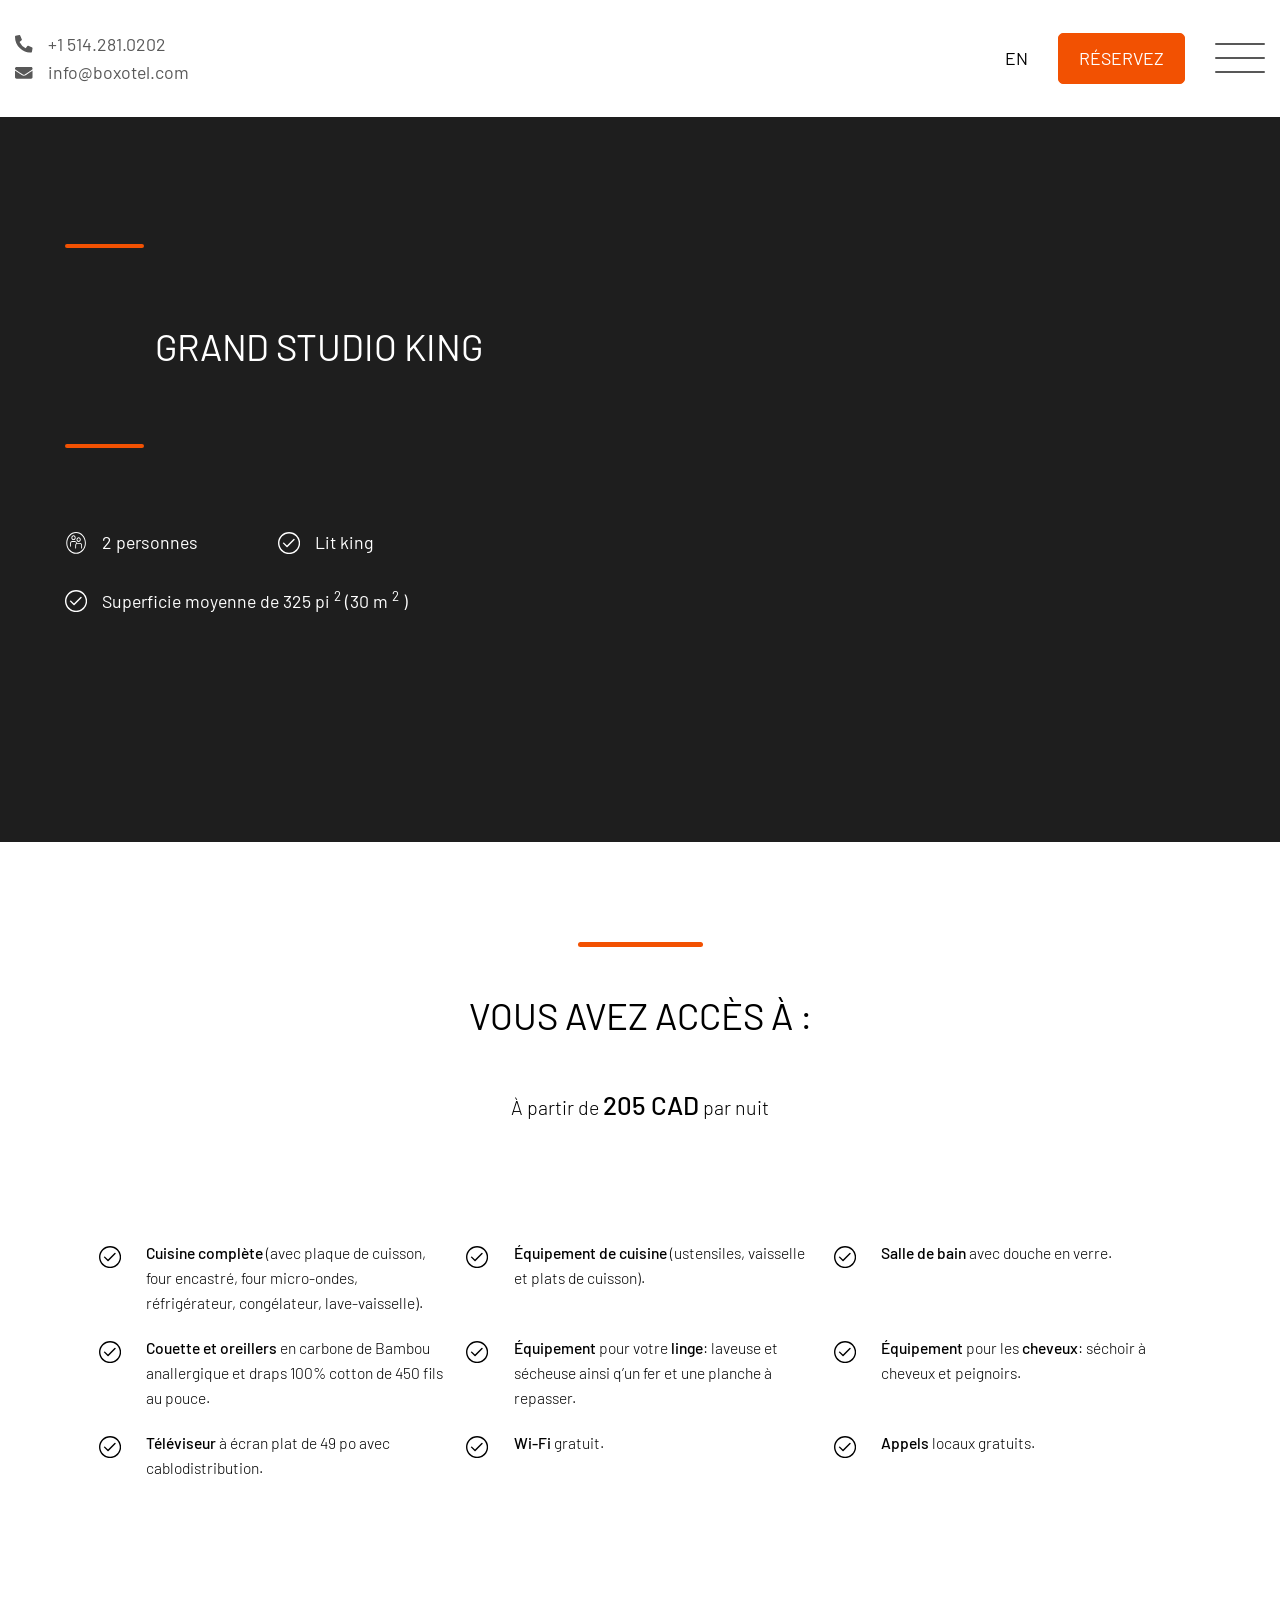
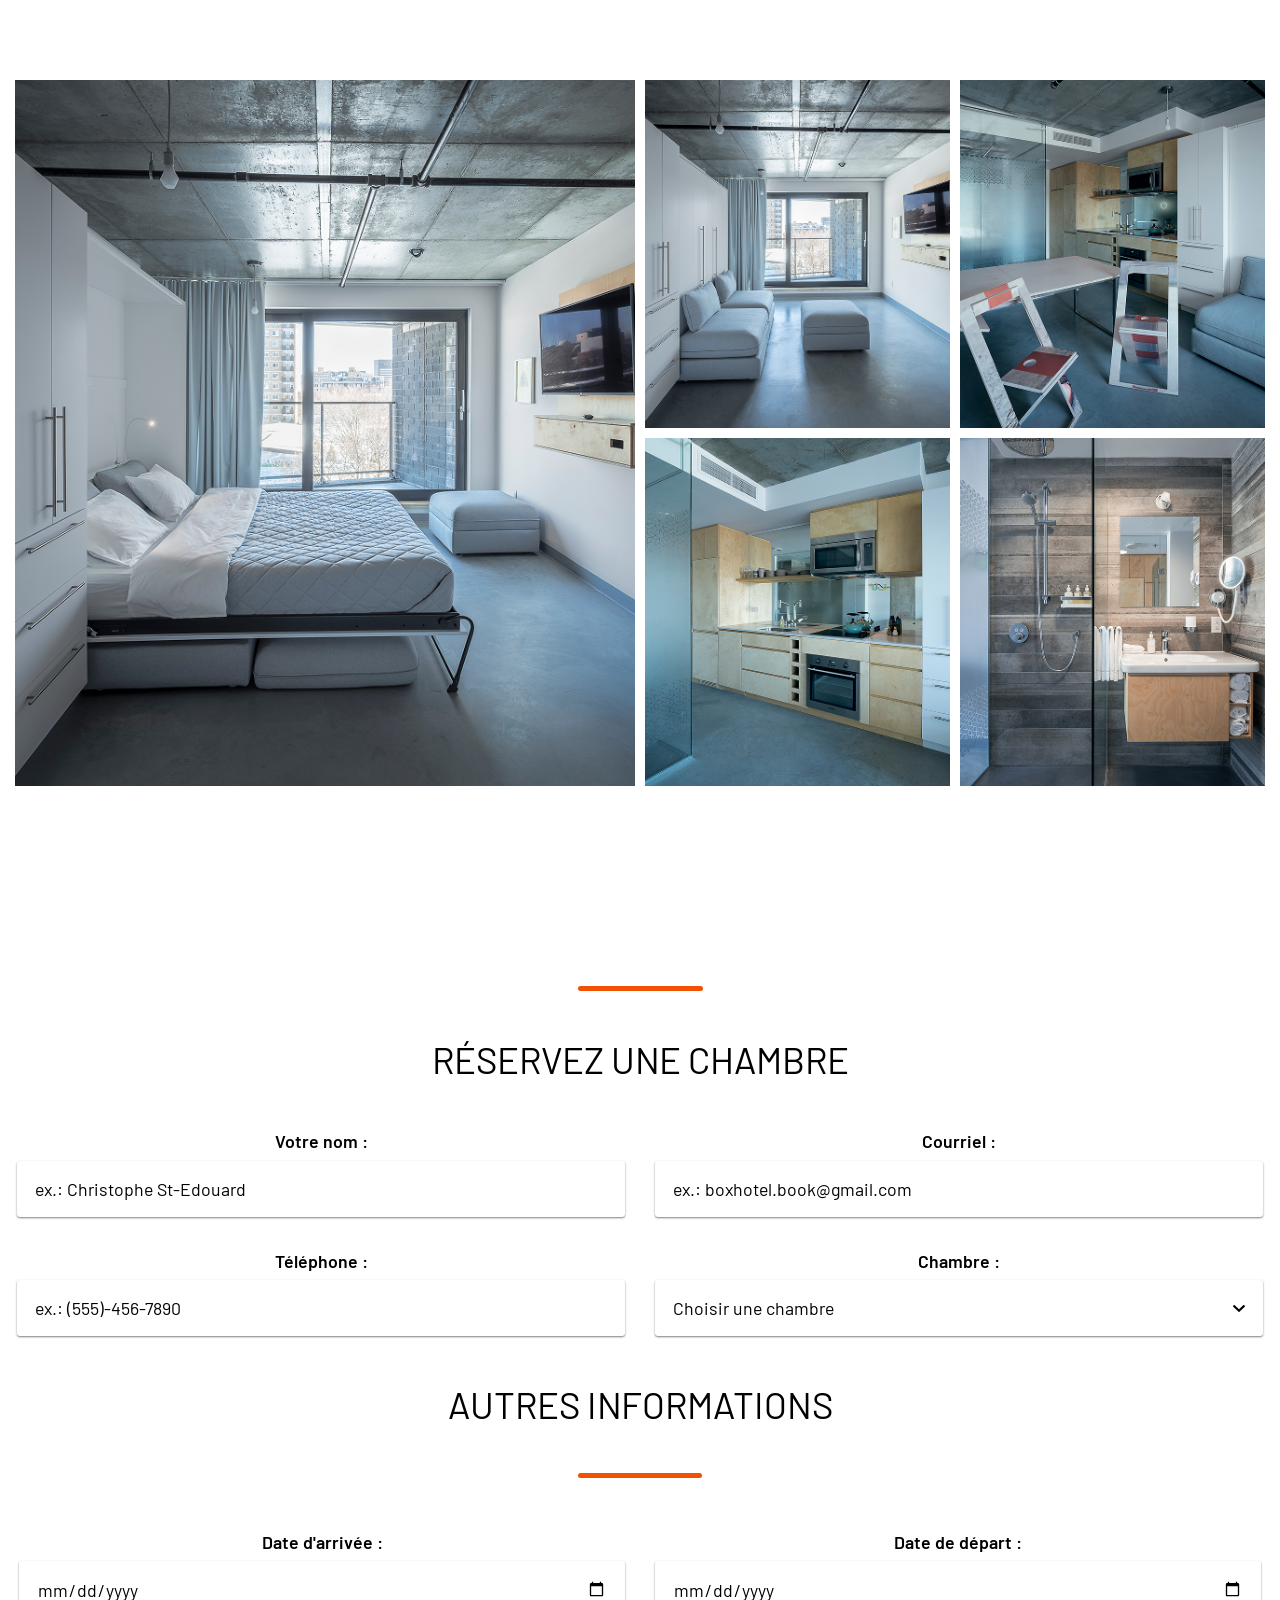
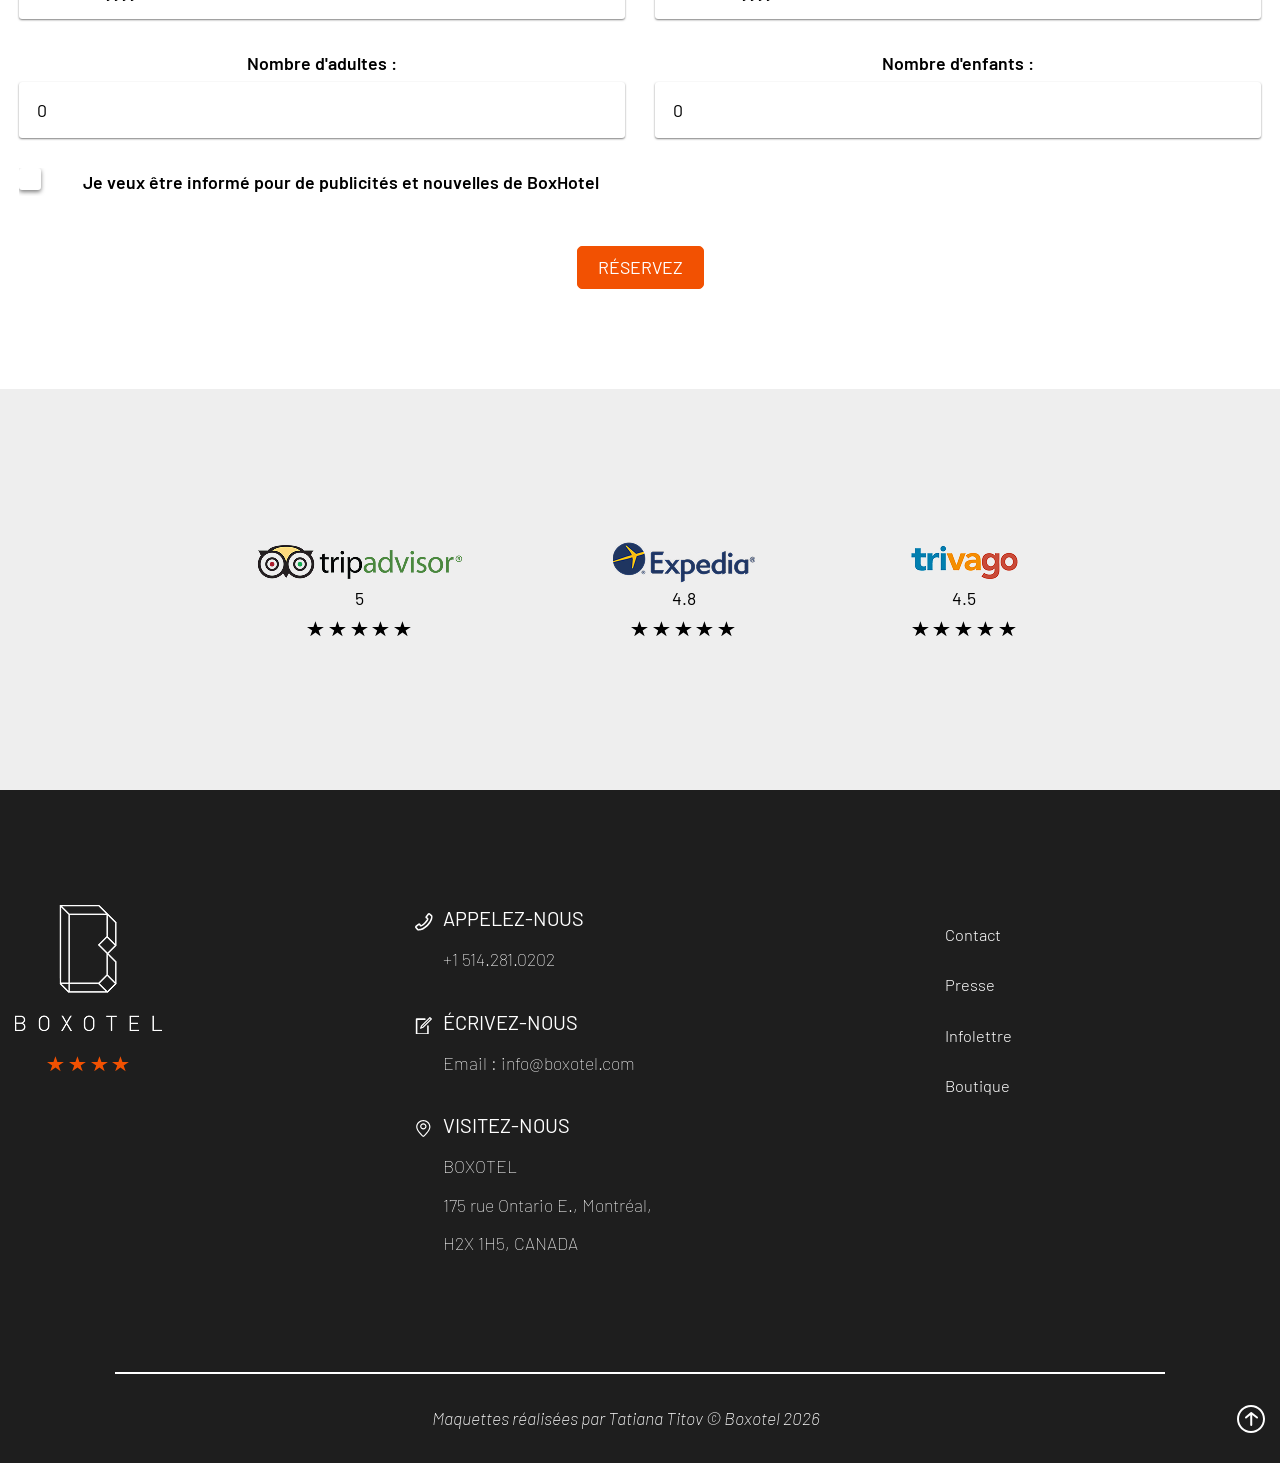
==== chambre.html @ 4002ff70 "Ajout boxotel dist" ====
<!DOCTYPE html>
<html lang="fr">

<head>
    <meta charset="utf-8" />
    <meta name="viewport" content="width=device-width, initial-scale=1.0" />
    <title>Boxotel</title>

    <link rel="stylesheet" href="styles/main.css" />
    <script src="scripts/main.js" defer></script>
</head>

<body data-component="Scrolly">
    <header class="header" data-component="Header">
        <div class="wrapper">
            <div class="content__left">
                <a href="tel:+15142810202" class="telephone link_interact">
                    <svg class="icon">
                        <use href="#icon-telephone"></use>
                    </svg>
                    <p>+1 514.281.0202</p>
                </a>
                <a href="mailto:info@boxotel.com" class="courriel link_interact">
                    <svg class="icon">
                        <use href="#icon-courriel"></use>
                    </svg>
                    <p>info@boxotel.com</p>
                </a>
            </div>
            <div class="content__right">
                <p>EN</p>
                <a href="#" class="button">
                    Réservez
                </a>
                <button class="header__toggle js-toggle">
                    <span></span>
                    <span></span>
                    <span></span>
                </button>
            </div>
        </div>

        <section class="header__menu">
            <div class="wrapper">
                <div class="up">
                    <div class="gauche">
                        <img src="assets/images/grosLogo.png" alt="">

                        <div class="infos">
                            <div class="info">
                                <svg class="icon">
                                    <use href="#icon-location"></use>
                                </svg>
                                <p>175 rue Ontario E., Montréal, H2X 1H5, CANADA</p>
                            </div>
                            <div class="info">
                                <svg class="icon">
                                    <use href="#icon-telephone"></use>
                                </svg>
                                <p>+1 514.281.0202</p>
                            </div>
                            <div class="info">
                                <svg class="icon">
                                    <use href="#icon-courriel"></use>
                                </svg>
                                <p>info@boxotel.com</p>
                            </div>
                        </div>

                        <div class="socials">
                            <a href="https://www.instagram.com/">
                                <div class="icon__box">
                                    <svg class="icon">
                                        <use href="#icon-instagram"></use>
                                    </svg>
                                </div>
                            </a>
                            <a href="https://www.facebook.com/">
                                <div class="icon__box">
                                    <svg class="icon">
                                        <use href="#icon-facebook"></use>
                                    </svg>
                                </div>
                            </a>
                            <a href="https://www.twitter.com/">
                                <div class="icon__box">
                                    <svg class="icon">
                                        <use href="#icon-twitter"></use>
                                    </svg>
                                </div>
                            </a>
                        </div>
                    </div>
                    <span class="ligne"></span>
                    <div class="droite">
                        <nav class="menu">
                            <ul>
                                <li><a href="index.html">Accueil</a></li>
                                <li><a href="#">À propos</a></li>
                                <li><a href="chambres.html">Chambres</a></li>
                                <li><a href="services.html">Services</a></li>
                                <li><a href="#">Photos</a></li>
                                <li><a href="#">Boutique</a></li>
                            </ul>
                        </nav>
                    </div>
                </div>
                <div class="button">
                    Réservez
                </div>
            </div>
        </section>

    </header>





    <section class="hero hero2">
        <div class="wrapper">
            <div class="hero__content content__chambre">
                <span></span>
                <div class="textes">
                    <h1>Grand Studio King</h1>
                </div>

                <span></span>
                <div class="infos__chambre">
                    <div class="info__top">
                        <div class="infos">
                            <svg class="icon icon--md">
                                <use href="#icon-groupe2"></use>
                            </svg>
                            <p>2 personnes</p>
                        </div>
                        <div class="infos">
                            <svg class="icon icon--md">
                                <use href="#icon-check"></use>
                            </svg>
                            <p>Lit king</p>
                        </div>
                    </div>
                    <div class="infos">
                        <svg class="icon icon--md">
                            <use href="#icon-check"></use>
                        </svg>
                        <p>
                            Superficie moyenne de 325 pi
                            <sup>2</sup>
                            (30 m
                            <sup>2</sup>
                            )
                        </p>
                    </div>
                </div>
            </div>
            <div class="hero__media" data-scrolly="fromRight">
                <img src="assets/images/chambre4.jpg" alt="chambre Grand Studio King" />
            </div>
        </div>
    </section>

    <section class="autres_services">
        <div class="wrapper">
            <div class="section_titre">
                <span></span>
                <h2>Vous avez Accès À :</h2>
                <p>
                    À partir de <span class="titre__gras">205 CAD</span> par nuit
            </div>

            <div class="cercles vertical acces">
                <div class="cercles__row grid">
                    <div class="cercle__horizontal petit">
                        <div class="icon__circle">
                            <svg class="icon icon--md">
                                <use href="#icon-check"></use>
                            </svg>
                        </div>
                        <div class="content">
                            <p>
                                <span>Cuisine complète</span> (avec plaque de cuisson, four encastré, four micro-ondes, réfrigérateur, congélateur, lave-vaisselle).
                            </p>
                        </div>
                    </div>

                    <div class="cercle__horizontal petit">
                        <div class="icon__circle">
                            <svg class="icon icon--md">
                                <use href="#icon-check"></use>
                            </svg>
                        </div>
                        <div class="content">
                            <p>
                                <span>Équipement de cuisine</span> (ustensiles, vaisselle et plats de cuisson).
                        </div>
                    </div>

                    <div class="cercle__horizontal petit">
                        <div class="icon__circle">
                            <svg class="icon icon--md">
                                <use href="#icon-check"></use>
                            </svg>
                        </div>
                        <div class="content">
                            <p>
                                <span>Salle de bain</span> avec douche en verre.
                            </p>
                        </div>
                    </div>

                    <div class="cercle__horizontal petit">
                        <div class="icon__circle">
                            <svg class="icon icon--md">
                                <use href="#icon-check"></use>
                            </svg>
                        </div>
                        <div class="content">
                            <p>
                                <span>Couette et oreillers</span> en carbone de Bambou anallergique et draps 100% cotton de 450 fils au pouce.
                        </div>
                    </div>

                    <div class="cercle__horizontal petit">
                        <div class="icon__circle">
                            <svg class="icon icon--md">
                                <use href="#icon-check"></use>
                            </svg>
                        </div>
                        <div class="content">
                            <p>
                                <span>Équipement</span> pour votre <span>linge</span>: laveuse et sécheuse ainsi q’un fer et une planche à repasser.
                            </p>
                        </div>
                    </div>

                    <div class="cercle__horizontal petit">
                        <div class="icon__circle">
                            <svg class="icon icon--md">
                                <use href="#icon-check"></use>
                            </svg>
                        </div>
                        <div class="content">
                            <p>
                                <span>Équipement</span> pour les <span>cheveux</span>: séchoir à cheveux et peignoirs.
                        </div>
                    </div>

                    <div class="cercle__horizontal petit">
                        <div class="icon__circle">
                            <svg class="icon icon--md">
                                <use href="#icon-check"></use>
                            </svg>
                        </div>
                        <div class="content">
                            <p>
                                <span>Téléviseur</span> à écran plat de 49 po avec cablodistribution.
                            </p>
                        </div>
                    </div>

                    <div class="cercle__horizontal petit">
                        <div class="icon__circle">
                            <svg class="icon icon--md">
                                <use href="#icon-check"></use>
                            </svg>
                        </div>
                        <div class="content">
                            <p>
                                <span>Wi-Fi</span> gratuit.
                            </p>
                        </div>
                    </div>

                    <div class="cercle__horizontal petit">
                        <div class="icon__circle">
                            <svg class="icon icon--md">
                                <use href="#icon-check"></use>
                            </svg>
                        </div>
                        <div class="content">
                            <p>
                                <span>Appels</span> locaux gratuits.
                            </p>
                        </div>
                    </div>
                </div>
            </div>
        </div>
    </section>

    <section class="galerie__photos">
        <div class="wrapper">
            <div class="grid__media">
                <div class="image__1"><img src="assets/images/galerie1.png" alt=""></div>
                <div class="image__2"><img src="assets/images/galerie2.png" alt=""></div>
                <div class="image__3"><img src="assets/images/galerie4.png" alt=""></div>
                <div class="image__4"><img src="assets/images/galerie3.png" alt=""></div>
                <div class="image__5"><img src="assets/images/galerie5.png" alt=""></div>
            </div>
        </div>
    </section>

    <section class="section section--dark" id="reservez">
        <div class="wrapper">
            <div class="section_titre">
                <span></span>
                <h2>RÉSERVEZ UNE CHAMBRE</h2>
            </div>

            <form action="" class="form" autocomplete="off" data-component="Form">

                <div class="form__body">
                    <fieldset class="grid">
                        <div class="input">
                            <label class="input__label" for="fullname">Votre nom :</label>
                            <input class="input__element" type="text" name="fullname" id="fullname" placeholder="ex.: Christophe St-Edouard" required />
                        </div>

                        <div class="input">
                            <label class="input__label" for="email">Courriel :</label>
                            <input class="input__element" type="email" name="email" id="email" placeholder="ex.: boxhotel.book@gmail.com" required />
                        </div>

                        <div class="input">
                            <label class="input__label" for="phone">Téléphone :</label>
                            <input class="input__element" type="tel" name="phone" id="phone" placeholder="ex.: (555)-456-7890" pattern="^(\+\d{1,2}\s?)?\(?\d{3}\)?[\s\.\-]?\d{3}[\s\.\-]?\d{4}$" required />
                        </div>

                        <div class="input select">
                            <label class="input__label" for="chambre">Chambre :</label>
                            <select name="chambre" id="chambre" class="input__element" required>
                                <option value="" hidden>Choisir une chambre</option>
                                <option value="1">Studio Queen</option>
                                <option value="2">Studio King</option>
                                <option value="3">Grand Studio Queen</option>
                                <option value="4">Grand Studio King</option>
                                <option value="5">Loft Confort</option>
                                <option value="6">Loft Luxe</option>
                                <option value="6">Grand Loft Luxe</option>
                                <option value="6">Suite - Appartement</option>
                            </select>
                        </div>

                    </fieldset>
                    <fieldset>
                        <div class="section_titre inverse">
                            <h2>Autres informations</h2>
                            <span></span>
                        </div>

                        <fieldset class="grid">
                            <div class="input">
                                <label class="input__label" for="arrivee">Date d'arrivée :</label>
                                <input class="input__element" type="date" name="arrivee" id="arrivee" />
                            </div>

                            <div class="input">
                                <label class="input__label" for="depart">Date de départ :</label>
                                <input class="input__element" type="date" name="depart" id="depart" />
                            </div>

                            <div class="input">
                                <label class="input__label" for="adultes">Nombre d'adultes :</label>
                                <input class="input__element" type="number" name="adultes" id="adultes" min="1" max="10" placeholder="0" />
                            </div>

                            <div class="input">
                                <label class="input__label" for="enfants">Nombre d'enfants :</label>
                                <input class="input__element" type="number" name="enfants" id="enfants" min="0" max="10" placeholder="0" />
                            </div>

                            <div class="input checkbox">
                                <input class="input__element" type="checkbox" name="optin[]" id="optin" value="true" />
                                <label class="input__label" for="optin">Je veux être informé pour de publicités et nouvelles de BoxHotel</label>
                            </div>
                        </fieldset>

                    </fieldset>
                    <footer class="form__footer">
                        <button class="button">Réservez</button>
                    </footer>
                </div>


                <div class="form__confirmation">
                    <h2>Merci!</h2>
                    <p>Votre chambre a bien été réservé!</p>
                </div>
            </form>
        </div>
    </section>

    <section class="ratings">
        <div class="wrapper">
            <article class="note">
                <img class="logo" src="assets/images/tripadvisor.png" alt="" />
                <p class="chiffre">5</p>
                <div class="stars">
                    <svg class="icon">
                        <use href="#icon-star"></use>
                    </svg>
                    <svg class="icon">
                        <use href="#icon-star"></use>
                    </svg>
                    <svg class="icon">
                        <use href="#icon-star"></use>
                    </svg>
                    <svg class="icon">
                        <use href="#icon-star"></use>
                    </svg>
                    <svg class="icon">
                        <use href="#icon-star"></use>
                    </svg>
                </div>
            </article>

            <article class="note">
                <img class="logo" src="assets/images/expedia.png" alt="" />
                <p class="chiffre">4.8</p>
                <div class="stars">
                    <svg class="icon">
                        <use href="#icon-star"></use>
                    </svg>
                    <svg class="icon">
                        <use href="#icon-star"></use>
                    </svg>
                    <svg class="icon">
                        <use href="#icon-star"></use>
                    </svg>
                    <svg class="icon">
                        <use href="#icon-star"></use>
                    </svg>
                    <svg class="icon">
                        <use href="#icon-star"></use>
                    </svg>
                </div>
            </article>

            <article class="note">
                <img class="logo" src="assets/images/trivago.png" alt="" />
                <p class="chiffre">4.5</p>
                <div class="stars">
                    <svg class="icon">
                        <use href="#icon-star"></use>
                    </svg>
                    <svg class="icon">
                        <use href="#icon-star"></use>
                    </svg>
                    <svg class="icon">
                        <use href="#icon-star"></use>
                    </svg>
                    <svg class="icon">
                        <use href="#icon-star"></use>
                    </svg>
                    <svg class="icon">
                        <use href="#icon-star"></use>
                    </svg>
                </div>
            </article>
        </div>
    </section>
    <footer class="footer">
        <div class="wrapper">
            <div class="infos">
                <div class="logo">
                    <img src="assets/images/boxhotel.png" alt="">
                    <div class="stars">
                        <svg class="icon">
                            <use href="#icon-star"></use>
                        </svg>
                        <svg class="icon">
                            <use href="#icon-star"></use>
                        </svg>
                        <svg class="icon">
                            <use href="#icon-star"></use>
                        </svg>
                        <svg class="icon">
                            <use href="#icon-star"></use>
                        </svg>
                    </div>
                </div>

                <div class="contact">
                    <div class="info">
                        <div class="gauche">
                            <svg class="icon">
                                <use href="#icon-phone"></use>
                            </svg>


                        </div>
                        <div class="droite">
                            <h4>appelez-nous</h4>
                            <p>+1 514.281.0202</p>
                        </div>
                    </div>

                    <div class="info">
                        <div class="gauche">
                            <svg class="icon">
                                <use href="#icon-write"></use>
                            </svg>


                        </div>
                        <div class="droite">
                            <h4>Écrivez-nous</h4>
                            <p>Email : info@boxotel.com</p>
                        </div>
                    </div>

                    <div class="info">
                        <div class="gauche">
                            <svg class="icon">
                                <use href="#icon-location"></use>
                            </svg>


                        </div>
                        <div class="droite">
                            <h4>Visitez-nous</h4>
                            <p>BOXOTEL</p>
                            <p>175 rue Ontario E., Montréal,</p>
                            <p>H2X 1H5, CANADA</p>
                        </div>
                    </div>
                </div>
                <nav class="nav">
                    <ul>
                        <li><a href="#"></a>Contact</li>
                        <li><a href="#"></a>Presse</li>
                        <li><a href="#"></a>Infolettre</li>
                        <li><a href="#"></a>Boutique</li>
                    </ul>
                </nav>
                <img src="assets/images/carte.png" alt="">
            </div>
            <div class="bar"></div>
            <div class="copyrights">
                <div class="space"></div>
                <p>Maquettes réalisées par Tatiana Titov © Boxotel 2026</p>
                <svg class="icon">
                    <use href="#icon-remonter"></use>
                </svg>
            </div>
        </div>
    </footer>

</body>

</html>
---- styles/main.css ----
@charset "UTF-8";
/**
 * Swiper 12.2.0
 * Most modern mobile touch slider and framework with hardware accelerated transitions
 * https://swiperjs.com
 *
 * Copyright 2014-2026 Vladimir Kharlampidi
 *
 * Released under the MIT License
 *
 * Released on: May 27, 2026
 */
@import url("https://fonts.googleapis.com/css2?family=Barlow:ital,wght@0,100;0,200;0,300;0,400;0,500;0,600;0,700;0,800;0,900;1,100;1,200;1,300;1,400;1,500;1,600;1,700;1,800;1,900&display=swap");
:root {
  --swiper-theme-color: #007aff;
  /*
  --swiper-preloader-color: var(--swiper-theme-color);
  --swiper-wrapper-transition-timing-function: initial;
  */
}

:host {
  position: relative;
  display: block;
  margin-left: auto;
  margin-right: auto;
  z-index: 1;
}

.swiper {
  margin-left: auto;
  margin-right: auto;
  position: relative;
  overflow: hidden;
  list-style: none;
  padding: 0;
  /* Fix of Webkit flickering */
  z-index: 1;
  display: block;
}

.swiper-vertical > .swiper-wrapper {
  flex-direction: column;
}

.swiper-wrapper {
  position: relative;
  width: 100%;
  height: 100%;
  z-index: 1;
  display: flex;
  transition-property: transform;
  transition-timing-function: var(--swiper-wrapper-transition-timing-function, initial);
  box-sizing: content-box;
}

.swiper-android .swiper-slide,
.swiper-ios .swiper-slide,
.swiper-wrapper {
  transform: translate3d(0px, 0, 0);
}

.swiper-horizontal {
  touch-action: pan-y;
}

.swiper-vertical {
  touch-action: pan-x;
}

.swiper-slide {
  flex-shrink: 0;
  width: 100%;
  height: 100%;
  position: relative;
  transition-property: transform;
  display: block;
}

.swiper-slide-invisible-blank {
  visibility: hidden;
}

/* Auto Height */
.swiper-autoheight,
.swiper-autoheight .swiper-slide {
  height: auto;
}

.swiper-autoheight .swiper-wrapper {
  align-items: flex-start;
  transition-property: transform, height;
}

.swiper-backface-hidden .swiper-slide {
  transform: translateZ(0);
  backface-visibility: hidden;
}

/* 3D Effects */
.swiper-3d.swiper-css-mode .swiper-wrapper {
  perspective: 1200px;
}

.swiper-3d .swiper-wrapper {
  transform-style: preserve-3d;
}

.swiper-3d {
  perspective: 1200px;
  .swiper-slide,
  .swiper-cube-shadow {
    transform-style: preserve-3d;
  }
}

/* CSS Mode */
.swiper-css-mode {
  > .swiper-wrapper {
    overflow: auto;
    scrollbar-width: none; /* For Firefox */
    -ms-overflow-style: none; /* For Internet Explorer and Edge */
    &::-webkit-scrollbar {
      display: none;
    }
  }
  > .swiper-wrapper > .swiper-slide {
    scroll-snap-align: start start;
  }
  &.swiper-horizontal {
    > .swiper-wrapper {
      scroll-snap-type: x mandatory;
    }
    > .swiper-wrapper > .swiper-slide:first-child {
      margin-inline-start: var(--swiper-slides-offset-before);
      scroll-margin-inline-start: var(--swiper-slides-offset-before);
    }
    > .swiper-wrapper > .swiper-slide:last-child {
      margin-inline-end: var(--swiper-slides-offset-after);
    }
  }
  &.swiper-vertical {
    > .swiper-wrapper {
      scroll-snap-type: y mandatory;
    }
    > .swiper-wrapper > .swiper-slide:first-child {
      margin-block-start: var(--swiper-slides-offset-before);
      scroll-margin-block-start: var(--swiper-slides-offset-before);
    }
    > .swiper-wrapper > .swiper-slide:last-child {
      margin-block-end: var(--swiper-slides-offset-after);
    }
  }
  &.swiper-free-mode {
    > .swiper-wrapper {
      scroll-snap-type: none;
    }
    > .swiper-wrapper > .swiper-slide {
      scroll-snap-align: none;
    }
  }
  &.swiper-centered {
    > .swiper-wrapper::before {
      content: "";
      flex-shrink: 0;
      order: 9999;
    }
    > .swiper-wrapper > .swiper-slide {
      scroll-snap-align: center center;
      scroll-snap-stop: always;
    }
  }
  &.swiper-centered.swiper-horizontal {
    > .swiper-wrapper > .swiper-slide:first-child {
      margin-inline-start: var(--swiper-centered-offset-before);
    }
    > .swiper-wrapper::before {
      height: 100%;
      min-height: 1px;
      width: var(--swiper-centered-offset-after);
    }
  }
  &.swiper-centered.swiper-vertical {
    > .swiper-wrapper > .swiper-slide:first-child {
      margin-block-start: var(--swiper-centered-offset-before);
    }
    > .swiper-wrapper::before {
      width: 100%;
      min-width: 1px;
      height: var(--swiper-centered-offset-after);
    }
  }
}

/* Slide styles start */
/* 3D Shadows */
.swiper-3d {
  .swiper-slide-shadow,
  .swiper-slide-shadow-left,
  .swiper-slide-shadow-right,
  .swiper-slide-shadow-top,
  .swiper-slide-shadow-bottom,
  .swiper-slide-shadow,
  .swiper-slide-shadow-left,
  .swiper-slide-shadow-right,
  .swiper-slide-shadow-top,
  .swiper-slide-shadow-bottom {
    position: absolute;
    left: 0;
    top: 0;
    width: 100%;
    height: 100%;
    pointer-events: none;
    z-index: 10;
  }
  .swiper-slide-shadow {
    background: rgba(0, 0, 0, 0.15);
  }
  .swiper-slide-shadow-left {
    background-image: linear-gradient(to left, rgba(0, 0, 0, 0.5), rgba(0, 0, 0, 0));
  }
  .swiper-slide-shadow-right {
    background-image: linear-gradient(to right, rgba(0, 0, 0, 0.5), rgba(0, 0, 0, 0));
  }
  .swiper-slide-shadow-top {
    background-image: linear-gradient(to top, rgba(0, 0, 0, 0.5), rgba(0, 0, 0, 0));
  }
  .swiper-slide-shadow-bottom {
    background-image: linear-gradient(to bottom, rgba(0, 0, 0, 0.5), rgba(0, 0, 0, 0));
  }
}

.swiper-lazy-preloader {
  width: 42px;
  height: 42px;
  position: absolute;
  left: 50%;
  top: 50%;
  margin-left: -21px;
  margin-top: -21px;
  z-index: 10;
  transform-origin: 50%;
  box-sizing: border-box;
  border: 4px solid var(--swiper-preloader-color, var(--swiper-theme-color));
  border-radius: 50%;
  border-top-color: transparent;
}

.swiper:not(.swiper-watch-progress),
.swiper-watch-progress .swiper-slide-visible {
  .swiper-lazy-preloader {
    animation: swiper-preloader-spin 1s infinite linear;
  }
}

.swiper-lazy-preloader-white {
  --swiper-preloader-color: #fff;
}

.swiper-lazy-preloader-black {
  --swiper-preloader-color: #000;
}

@keyframes swiper-preloader-spin {
  0% {
    transform: rotate(0deg);
  }
  100% {
    transform: rotate(360deg);
  }
}
/* Slide styles end */
.swiper-virtual .swiper-slide {
  -webkit-backface-visibility: hidden;
  transform: translateZ(0);
}

.swiper-virtual.swiper-css-mode {
  .swiper-wrapper::after {
    content: "";
    position: absolute;
    left: 0;
    top: 0;
    pointer-events: none;
  }
}

.swiper-virtual.swiper-css-mode.swiper-horizontal {
  .swiper-wrapper::after {
    height: 1px;
    width: var(--swiper-virtual-size);
  }
}

.swiper-virtual.swiper-css-mode.swiper-vertical {
  .swiper-wrapper::after {
    width: 1px;
    height: var(--swiper-virtual-size);
  }
}

:root {
  --swiper-navigation-size: 44px;
  /*
  --swiper-navigation-top-offset: 50%;
  --swiper-navigation-sides-offset: 4px;
  --swiper-navigation-color: var(--swiper-theme-color);
  */
}

.swiper-button-prev,
.swiper-button-next {
  position: absolute;
  width: var(--swiper-navigation-size);
  height: var(--swiper-navigation-size);
  z-index: 10;
  cursor: pointer;
  display: flex;
  align-items: center;
  justify-content: center;
  color: var(--swiper-navigation-color, var(--swiper-theme-color));
  &.swiper-button-disabled {
    opacity: 0.35;
    cursor: auto;
    pointer-events: none;
  }
  &.swiper-button-hidden {
    opacity: 0;
    cursor: auto;
    pointer-events: none;
  }
  .swiper-navigation-disabled & {
    display: none !important;
  }
  ::slotted(svg),
  svg {
    width: 100%;
    height: 100%;
    -o-object-fit: contain;
       object-fit: contain;
    transform-origin: center;
    fill: currentColor;
    pointer-events: none;
  }
}

.swiper-button-lock {
  display: none;
}

.swiper-button-prev,
.swiper-button-next {
  top: var(--swiper-navigation-top-offset, 50%);
  margin-top: calc(0px - var(--swiper-navigation-size) / 2);
}

.swiper-button-prev {
  left: var(--swiper-navigation-sides-offset, 4px);
  right: auto;
  ::slotted(.swiper-navigation-icon),
  .swiper-navigation-icon {
    transform: rotate(180deg);
  }
}

.swiper-button-next {
  right: var(--swiper-navigation-sides-offset, 4px);
  left: auto;
}

.swiper-horizontal {
  .swiper-button-prev,
  .swiper-button-next,
  ~ .swiper-button-prev,
  ~ .swiper-button-next {
    top: var(--swiper-navigation-top-offset, 50%);
    margin-top: calc(0px - var(--swiper-navigation-size) / 2);
    margin-left: 0;
  }
  .swiper-button-prev,
  & ~ .swiper-button-prev,
  &.swiper-rtl .swiper-button-next,
  &.swiper-rtl ~ .swiper-button-next {
    left: var(--swiper-navigation-sides-offset, 4px);
    right: auto;
  }
  .swiper-button-next,
  & ~ .swiper-button-next,
  &.swiper-rtl .swiper-button-prev,
  &.swiper-rtl ~ .swiper-button-prev {
    right: var(--swiper-navigation-sides-offset, 4px);
    left: auto;
  }
  .swiper-button-prev,
  & ~ .swiper-button-prev,
  &.swiper-rtl .swiper-button-next,
  &.swiper-rtl ~ .swiper-button-next {
    ::slotted(.swiper-navigation-icon),
    .swiper-navigation-icon {
      transform: rotate(180deg);
    }
  }
  &.swiper-rtl .swiper-button-prev,
  &.swiper-rtl ~ .swiper-button-prev {
    ::slotted(.swiper-navigation-icon),
    .swiper-navigation-icon {
      transform: rotate(0deg);
    }
  }
}

.swiper-vertical {
  .swiper-button-prev,
  .swiper-button-next,
  ~ .swiper-button-prev,
  ~ .swiper-button-next {
    left: var(--swiper-navigation-top-offset, 50%);
    right: auto;
    margin-left: calc(0px - var(--swiper-navigation-size) / 2);
    margin-top: 0;
  }
  .swiper-button-prev,
  ~ .swiper-button-prev {
    top: var(--swiper-navigation-sides-offset, 4px);
    bottom: auto;
    ::slotted(.swiper-navigation-icon),
    .swiper-navigation-icon {
      transform: rotate(-90deg);
    }
  }
  .swiper-button-next,
  ~ .swiper-button-next {
    bottom: var(--swiper-navigation-sides-offset, 4px);
    top: auto;
    ::slotted(.swiper-navigation-icon),
    .swiper-navigation-icon {
      transform: rotate(90deg);
    }
  }
}

:root {
  /*
  --swiper-pagination-color: var(--swiper-theme-color);
  --swiper-pagination-left: auto;
  --swiper-pagination-right: 8px;
  --swiper-pagination-bottom: 8px;
  --swiper-pagination-top: auto;
  --swiper-pagination-fraction-color: inherit;
  --swiper-pagination-progressbar-bg-color: rgba(0,0,0,0.25);
  --swiper-pagination-progressbar-size: 4px;
  --swiper-pagination-bullet-size: 8px;
  --swiper-pagination-bullet-width: 8px;
  --swiper-pagination-bullet-height: 8px;
  --swiper-pagination-bullet-border-radius: 50%;
  --swiper-pagination-bullet-inactive-color: #000;
  --swiper-pagination-bullet-inactive-opacity: 0.2;
  --swiper-pagination-bullet-opacity: 1;
  --swiper-pagination-bullet-horizontal-gap: 4px;
  --swiper-pagination-bullet-vertical-gap: 6px;
  */
}

.swiper-pagination {
  position: absolute;
  text-align: center;
  transition: 300ms opacity;
  transform: translate3d(0, 0, 0);
  z-index: 10;
  &.swiper-pagination-hidden {
    opacity: 0;
  }
  .swiper-pagination-disabled > &,
  &.swiper-pagination-disabled {
    display: none !important;
  }
}

/* Common Styles */
.swiper-pagination-fraction,
.swiper-pagination-custom,
.swiper-horizontal > .swiper-pagination-bullets,
.swiper-pagination-bullets.swiper-pagination-horizontal {
  bottom: var(--swiper-pagination-bottom, 8px);
  top: var(--swiper-pagination-top, auto);
  left: 0;
  width: 100%;
}

/* Bullets */
.swiper-pagination-bullets-dynamic {
  overflow: hidden;
  font-size: 0;
  .swiper-pagination-bullet {
    transform: scale(0.33);
    position: relative;
  }
  .swiper-pagination-bullet-active {
    transform: scale(1);
  }
  .swiper-pagination-bullet-active-main {
    transform: scale(1);
  }
  .swiper-pagination-bullet-active-prev {
    transform: scale(0.66);
  }
  .swiper-pagination-bullet-active-prev-prev {
    transform: scale(0.33);
  }
  .swiper-pagination-bullet-active-next {
    transform: scale(0.66);
  }
  .swiper-pagination-bullet-active-next-next {
    transform: scale(0.33);
  }
}

.swiper-pagination-bullet {
  width: var(--swiper-pagination-bullet-width, var(--swiper-pagination-bullet-size, 8px));
  height: var(--swiper-pagination-bullet-height, var(--swiper-pagination-bullet-size, 8px));
  display: inline-block;
  border-radius: var(--swiper-pagination-bullet-border-radius, 50%);
  background: var(--swiper-pagination-bullet-inactive-color, #000);
  opacity: var(--swiper-pagination-bullet-inactive-opacity, 0.2);
  button& {
    border: none;
    margin: 0;
    padding: 0;
    box-shadow: none;
    -webkit-appearance: none;
       -moz-appearance: none;
            appearance: none;
  }
  .swiper-pagination-clickable & {
    cursor: pointer;
  }
  &:only-child {
    display: none !important;
  }
}

.swiper-pagination-bullet-active {
  opacity: var(--swiper-pagination-bullet-opacity, 1);
  background: var(--swiper-pagination-color, var(--swiper-theme-color));
}

.swiper-vertical > .swiper-pagination-bullets,
.swiper-pagination-vertical.swiper-pagination-bullets {
  right: var(--swiper-pagination-right, 8px);
  left: var(--swiper-pagination-left, auto);
  top: 50%;
  transform: translate3d(0px, -50%, 0);
  .swiper-pagination-bullet {
    margin: var(--swiper-pagination-bullet-vertical-gap, 6px) 0;
    display: block;
  }
  &.swiper-pagination-bullets-dynamic {
    top: 50%;
    transform: translateY(-50%);
    width: 8px;
    .swiper-pagination-bullet {
      display: inline-block;
      transition: 200ms transform, 200ms top;
    }
  }
}

.swiper-horizontal > .swiper-pagination-bullets,
.swiper-pagination-horizontal.swiper-pagination-bullets {
  .swiper-pagination-bullet {
    margin: 0 var(--swiper-pagination-bullet-horizontal-gap, 4px);
  }
  &.swiper-pagination-bullets-dynamic {
    left: 50%;
    transform: translateX(-50%);
    white-space: nowrap;
    .swiper-pagination-bullet {
      transition: 200ms transform, 200ms left;
    }
  }
}

.swiper-horizontal.swiper-rtl > .swiper-pagination-bullets-dynamic .swiper-pagination-bullet {
  transition: 200ms transform, 200ms right;
}

/* Fraction */
.swiper-pagination-fraction {
  color: var(--swiper-pagination-fraction-color, inherit);
}

/* Progress */
.swiper-pagination-progressbar {
  background: var(--swiper-pagination-progressbar-bg-color, rgba(0, 0, 0, 0.25));
  position: absolute;
  .swiper-pagination-progressbar-fill {
    background: var(--swiper-pagination-color, var(--swiper-theme-color));
    position: absolute;
    left: 0;
    top: 0;
    width: 100%;
    height: 100%;
    transform: scale(0);
    transform-origin: left top;
  }
  .swiper-rtl & .swiper-pagination-progressbar-fill {
    transform-origin: right top;
  }
  .swiper-horizontal > &,
  &.swiper-pagination-horizontal,
  .swiper-vertical > &.swiper-pagination-progressbar-opposite,
  &.swiper-pagination-vertical.swiper-pagination-progressbar-opposite {
    width: 100%;
    height: var(--swiper-pagination-progressbar-size, 4px);
    left: 0;
    top: 0;
  }
  .swiper-vertical > &,
  &.swiper-pagination-vertical,
  .swiper-horizontal > &.swiper-pagination-progressbar-opposite,
  &.swiper-pagination-horizontal.swiper-pagination-progressbar-opposite {
    width: var(--swiper-pagination-progressbar-size, 4px);
    height: 100%;
    left: 0;
    top: 0;
  }
}

.swiper-pagination-lock {
  display: none;
}

:root {
  /*
  --swiper-scrollbar-border-radius: 10px;
  --swiper-scrollbar-top: auto;
  --swiper-scrollbar-bottom: 4px;
  --swiper-scrollbar-left: auto;
  --swiper-scrollbar-right: 4px;
  --swiper-scrollbar-sides-offset: 1%;
  --swiper-scrollbar-bg-color: rgba(0, 0, 0, 0.1);
  --swiper-scrollbar-drag-bg-color: rgba(0, 0, 0, 0.5);
  --swiper-scrollbar-size: 4px;
  */
}

.swiper-scrollbar {
  border-radius: var(--swiper-scrollbar-border-radius, 10px);
  position: relative;
  touch-action: none;
  background: var(--swiper-scrollbar-bg-color, rgba(0, 0, 0, 0.1));
  .swiper-scrollbar-disabled > &,
  &.swiper-scrollbar-disabled {
    display: none !important;
  }
  .swiper-horizontal > &,
  &.swiper-scrollbar-horizontal {
    position: absolute;
    left: var(--swiper-scrollbar-sides-offset, 1%);
    bottom: var(--swiper-scrollbar-bottom, 4px);
    top: var(--swiper-scrollbar-top, auto);
    z-index: 50;
    height: var(--swiper-scrollbar-size, 4px);
    width: calc(100% - 2 * var(--swiper-scrollbar-sides-offset, 1%));
  }
  .swiper-vertical > &,
  &.swiper-scrollbar-vertical {
    position: absolute;
    left: var(--swiper-scrollbar-left, auto);
    right: var(--swiper-scrollbar-right, 4px);
    top: var(--swiper-scrollbar-sides-offset, 1%);
    z-index: 50;
    width: var(--swiper-scrollbar-size, 4px);
    height: calc(100% - 2 * var(--swiper-scrollbar-sides-offset, 1%));
  }
}

.swiper-scrollbar-drag {
  height: 100%;
  width: 100%;
  position: relative;
  background: var(--swiper-scrollbar-drag-bg-color, rgba(0, 0, 0, 0.5));
  border-radius: var(--swiper-scrollbar-border-radius, 10px);
  left: 0;
  top: 0;
}

.swiper-scrollbar-cursor-drag {
  cursor: move;
}

.swiper-scrollbar-lock {
  display: none;
}

/* Zoom container styles start */
.swiper-zoom-container {
  width: 100%;
  height: 100%;
  display: flex;
  justify-content: center;
  align-items: center;
  text-align: center;
  > img,
  > svg,
  > canvas {
    max-width: 100%;
    max-height: 100%;
    -o-object-fit: contain;
       object-fit: contain;
  }
}

/* Zoom container styles end */
.swiper-slide-zoomed {
  cursor: move;
  touch-action: none;
}

/* a11y */
.swiper .swiper-notification {
  position: absolute;
  left: 0;
  top: 0;
  pointer-events: none;
  opacity: 0;
  z-index: -1000;
}

.swiper-thumbs {
  .swiper-slide-thumb-active {
    /* Styles for active thumb slide */
  }
}

.swiper-free-mode > .swiper-wrapper {
  transition-timing-function: ease-out;
  margin: 0 auto;
}

.swiper-grid > .swiper-wrapper {
  flex-wrap: wrap;
}

.swiper-grid-column > .swiper-wrapper {
  flex-wrap: wrap;
  flex-direction: column;
}

.swiper-fade {
  &.swiper-free-mode {
    .swiper-slide {
      transition-timing-function: ease-out;
    }
  }
  .swiper-slide {
    pointer-events: none;
    transition-property: opacity;
    .swiper-slide {
      pointer-events: none;
    }
  }
  .swiper-slide-active {
    pointer-events: auto;
    & .swiper-slide-active {
      pointer-events: auto;
    }
  }
}

.swiper.swiper-cube {
  overflow: visible;
}

.swiper-cube {
  .swiper-slide {
    pointer-events: none;
    backface-visibility: hidden;
    z-index: 1;
    visibility: hidden;
    transform-origin: 0 0;
    width: 100%;
    height: 100%;
    .swiper-slide {
      pointer-events: none;
    }
  }
  &.swiper-rtl .swiper-slide {
    transform-origin: 100% 0;
  }
  .swiper-slide-active {
    &,
    & .swiper-slide-active {
      pointer-events: auto;
    }
  }
  .swiper-slide-active,
  .swiper-slide-next,
  .swiper-slide-prev {
    pointer-events: auto;
    visibility: visible;
  }
  .swiper-cube-shadow {
    position: absolute;
    left: 0;
    bottom: 0px;
    width: 100%;
    height: 100%;
    opacity: 0.6;
    z-index: 0;
    &:before {
      content: "";
      background: #000;
      position: absolute;
      left: 0;
      top: 0;
      bottom: 0;
      right: 0;
      filter: blur(50px);
    }
  }
}

.swiper-cube {
  .swiper-slide-next + .swiper-slide {
    pointer-events: auto;
    visibility: visible;
  }
}

/* Cube slide shadows start */
.swiper-cube {
  .swiper-slide-shadow-cube.swiper-slide-shadow-top,
  .swiper-slide-shadow-cube.swiper-slide-shadow-bottom,
  .swiper-slide-shadow-cube.swiper-slide-shadow-left,
  .swiper-slide-shadow-cube.swiper-slide-shadow-right {
    z-index: 0;
    backface-visibility: hidden;
  }
}

/* Cube slide shadows end */
.swiper.swiper-flip {
  overflow: visible;
}

.swiper-flip {
  .swiper-slide {
    pointer-events: none;
    backface-visibility: hidden;
    z-index: 1;
    .swiper-slide {
      pointer-events: none;
    }
  }
  .swiper-slide-active {
    &,
    & .swiper-slide-active {
      pointer-events: auto;
    }
  }
}

/* Flip slide shadows start */
.swiper-flip {
  .swiper-slide-shadow-flip.swiper-slide-shadow-top,
  .swiper-slide-shadow-flip.swiper-slide-shadow-bottom,
  .swiper-slide-shadow-flip.swiper-slide-shadow-left,
  .swiper-slide-shadow-flip.swiper-slide-shadow-right {
    z-index: 0;
    backface-visibility: hidden;
  }
}

/* Flip slide shadows end */
.swiper-creative {
  .swiper-slide {
    backface-visibility: hidden;
    overflow: hidden;
    transition-property: transform, opacity, height;
  }
}

.swiper.swiper-cards {
  overflow: visible;
}

.swiper-cards {
  .swiper-slide {
    transform-origin: center bottom;
    backface-visibility: hidden;
    overflow: hidden;
  }
}

/* ==========================================================================
   cover / typo
   ========================================================================== */
/* ==========================================================================
   COLORS / SETTINGS
   ========================================================================== */
:root {
  --color-white: #fff;
  --color-black: #000;
  --color-primary: #585858;
  --color-bg-primary: #fff;
  --color-secondary: #1e1e1e;
  --color-bg-secondary: #1e1e1e;
  --color-tertiary: #f25102;
  --color-bg-tertiary: #eeeeee;
  --color-primary-dark: #363636;
  --color-primary-light: #dfdfdf;
}

/* ==========================================================================
   easing / settings
   ========================================================================== */
/* ==========================================================================
   FONTS / SETTINGS
   ========================================================================== */
:root {
  --font-primary: 'Barlow', sans-serif;
  --font-secondary: 'Barlow', sans-serif;
  --font-size-content: clamp(1rem, 0.21vw + 0.94rem, 1.13rem);
  --font-size-content-p2: clamp(1.13rem, 0.21vw + 1.06rem, 1.25rem);
  --font-size-content-p3: clamp(0.69rem, 0.21vw + 0.63rem, 0.81rem);
  --font-size-content-p4: clamp(0.75rem, 0.21vw + 0.69rem, 0.88rem);
  --font-size-content-p5: clamp(0.88rem, 0.21vw + 0.81rem, 1rem);
  --font-size-h1: clamp(1.25rem, 2.08vw + 0.63rem, 2.5rem);
  --font-size-h2: clamp(1.25rem, 2.08vw + 0.63rem, 2.5rem);
  --font-size-h3: clamp(1.25rem, 0.73vw + 1.03rem, 1.69rem);
  --font-size-h4: clamp(0.75rem, 0.31vw + 0.66rem, 0.94rem);
}

/* ==========================================================================
   DIMENSIONS / SETTINGS
   ========================================================================== */
:root {
  --spacing-xs: 5px;
  --spacing-sm: 15px;
  --spacing-md: 30px;
  --spacing-lg: 50px;
  --spacing-slg: 80px;
  --spacing-xl: 100px;
  --spacing-xxl: 220px;
}

/*! normalize.css v8.0.1 | MIT License | github.com/necolas/normalize.css */
/* Document
   ========================================================================== */
/**
 * 1. Correct the line height in all browsers.
 * 2. Prevent adjustments of font size after orientation changes in iOS.
 */
html {
  line-height: 1.15; /* 1 */
  -webkit-text-size-adjust: 100%; /* 2 */
}

/* Sections
   ========================================================================== */
/**
 * Remove the margin in all browsers.
 */
body {
  margin: 0;
}

/**
 * Render the `main` element consistently in IE.
 */
main {
  display: block;
}

/**
 * Correct the font size and margin on `h1` elements within `section` and
 * `article` contexts in Chrome, Firefox, and Safari.
 */
h1 {
  font-size: 2em;
  margin: 0.67em 0;
}

/* Grouping content
   ========================================================================== */
/**
 * 1. Add the correct box sizing in Firefox.
 * 2. Show the overflow in Edge and IE.
 */
hr {
  box-sizing: content-box; /* 1 */
  height: 0; /* 1 */
  overflow: visible; /* 2 */
}

/**
 * 1. Correct the inheritance and scaling of font size in all browsers.
 * 2. Correct the odd `em` font sizing in all browsers.
 */
pre {
  font-family: monospace, monospace; /* 1 */
  font-size: 1em; /* 2 */
}

/* Text-level semantics
   ========================================================================== */
/**
 * Remove the gray background on active links in IE 10.
 */
a {
  background-color: transparent;
}

/**
 * 1. Remove the bottom border in Chrome 57-
 * 2. Add the correct text decoration in Chrome, Edge, IE, Opera, and Safari.
 */
abbr[title] {
  border-bottom: none; /* 1 */
  text-decoration: underline; /* 2 */
  -webkit-text-decoration: underline dotted;
          text-decoration: underline dotted; /* 2 */
}

/**
 * Add the correct font weight in Chrome, Edge, and Safari.
 */
b,
strong {
  font-weight: bolder;
}

/**
 * 1. Correct the inheritance and scaling of font size in all browsers.
 * 2. Correct the odd `em` font sizing in all browsers.
 */
code,
kbd,
samp {
  font-family: monospace, monospace; /* 1 */
  font-size: 1em; /* 2 */
}

/**
 * Add the correct font size in all browsers.
 */
small {
  font-size: 80%;
}

/**
 * Prevent `sub` and `sup` elements from affecting the line height in
 * all browsers.
 */
sub,
sup {
  font-size: 75%;
  line-height: 0;
  position: relative;
  vertical-align: baseline;
}

sub {
  bottom: -0.25em;
}

sup {
  top: -0.5em;
}

/* Embedded content
   ========================================================================== */
/**
 * Remove the border on images inside links in IE 10.
 */
img {
  border-style: none;
}

/* Forms
   ========================================================================== */
/**
 * 1. Change the font styles in all browsers.
 * 2. Remove the margin in Firefox and Safari.
 */
button,
input,
optgroup,
select,
textarea {
  font-family: inherit; /* 1 */
  font-size: 100%; /* 1 */
  line-height: 1.15; /* 1 */
  margin: 0; /* 2 */
}

/**
 * Show the overflow in IE.
 * 1. Show the overflow in Edge.
 */
button,
input { /* 1 */
  overflow: visible;
}

/**
 * Remove the inheritance of text transform in Edge, Firefox, and IE.
 * 1. Remove the inheritance of text transform in Firefox.
 */
button,
select { /* 1 */
  text-transform: none;
}

/**
 * Correct the inability to style clickable types in iOS and Safari.
 */
button,
[type=button],
[type=reset],
[type=submit] {
  -webkit-appearance: button;
}

/**
 * Remove the inner border and padding in Firefox.
 */
button::-moz-focus-inner,
[type=button]::-moz-focus-inner,
[type=reset]::-moz-focus-inner,
[type=submit]::-moz-focus-inner {
  border-style: none;
  padding: 0;
}

/**
 * Restore the focus styles unset by the previous rule.
 */
button:-moz-focusring,
[type=button]:-moz-focusring,
[type=reset]:-moz-focusring,
[type=submit]:-moz-focusring {
  outline: 1px dotted ButtonText;
}

/**
 * Correct the padding in Firefox.
 */
fieldset {
  padding: 0.35em 0.75em 0.625em;
}

/**
 * 1. Correct the text wrapping in Edge and IE.
 * 2. Correct the color inheritance from `fieldset` elements in IE.
 * 3. Remove the padding so developers are not caught out when they zero out
 *    `fieldset` elements in all browsers.
 */
legend {
  box-sizing: border-box; /* 1 */
  color: inherit; /* 2 */
  display: table; /* 1 */
  max-width: 100%; /* 1 */
  padding: 0; /* 3 */
  white-space: normal; /* 1 */
}

/**
 * Add the correct vertical alignment in Chrome, Firefox, and Opera.
 */
progress {
  vertical-align: baseline;
}

/**
 * Remove the default vertical scrollbar in IE 10+.
 */
textarea {
  overflow: auto;
}

/**
 * 1. Add the correct box sizing in IE 10.
 * 2. Remove the padding in IE 10.
 */
[type=checkbox],
[type=radio] {
  box-sizing: border-box; /* 1 */
  padding: 0; /* 2 */
}

/**
 * Correct the cursor style of increment and decrement buttons in Chrome.
 */
[type=number]::-webkit-inner-spin-button,
[type=number]::-webkit-outer-spin-button {
  height: auto;
}

/**
 * 1. Correct the odd appearance in Chrome and Safari.
 * 2. Correct the outline style in Safari.
 */
[type=search] {
  -webkit-appearance: textfield; /* 1 */
  outline-offset: -2px; /* 2 */
}

/**
 * Remove the inner padding in Chrome and Safari on macOS.
 */
[type=search]::-webkit-search-decoration {
  -webkit-appearance: none;
}

/**
 * 1. Correct the inability to style clickable types in iOS and Safari.
 * 2. Change font properties to `inherit` in Safari.
 */
::-webkit-file-upload-button {
  -webkit-appearance: button; /* 1 */
  font: inherit; /* 2 */
}

/* Interactive
   ========================================================================== */
/*
 * Add the correct display in Edge, IE 10+, and Firefox.
 */
details {
  display: block;
}

/*
 * Add the correct display in all browsers.
 */
summary {
  display: list-item;
}

/* Misc
   ========================================================================== */
/**
 * Add the correct display in IE 10+.
 */
template {
  display: none;
}

/**
 * Add the correct display in IE 10.
 */
[hidden] {
  display: none;
}

/* ==========================================================================
   RESET / GENERIC
   ========================================================================== */
html {
  box-sizing: border-box;
}

*,
*:before,
*:after {
  box-sizing: inherit;
}

img {
  max-width: 100%;
}

/* ==========================================================================
   BODY / ELEMENT
   Le body permet d'initialiser les propriétés générales de la page.
   Les éléments de la page vont hérités des propriétés inscrite dans body
   ========================================================================== */
body {
  color: var(--color-black);
  font-family: var(--font-secondary);
  font-size: var(--font-size-content);
  line-height: 1.6;
}

/* ==========================================================================
   TYPOGRAPHY / ELEMENT
   ========================================================================== */
p {
  margin: 0;
}

h1,
h2,
h3,
h4 {
  font-family: var(--font-primary);
  line-height: 1;
  font-weight: 400;
  margin: 0;
  font-size: var(--font-size-h4);
  text-transform: uppercase;
}

h1 {
  font-size: var(--font-size-h1);
  margin: 0;
  color: var(--color-primary);
}

h2 {
  font-size: var(--font-size-h2);
  font-family: var(--font-secondary);
}

h3 {
  font-size: var(--font-size-h3);
}

h4 {
  font-size: 20px;
  font-weight: 500;
  margin-bottom: 7px;
}

/* ==========================================================================
   LINKS / ELEMENTS
   Style de base de tous les liens et bouton du site
   ========================================================================== */
a {
  text-decoration: none;
  color: var(--color-white);
}
a:hover {
  color: var(--color-tertiary);
}

.link_interact {
  color: var(--color-primary);
}

.button {
  background-color: var(--color-tertiary);
  padding: 10px 20px;
  border-radius: 5px;
  text-transform: uppercase;
  border: var(--color-tertiary) 1px solid;
}
.button:hover {
  background-color: var(--color-bg-primary);
}

.button_secondary {
  text-transform: uppercase;
  padding: 10px 100px;
  border: var(--color-white) 2px solid;
  border-radius: 5px;
}
.button_secondary:hover {
  background-color: var(--color-bg-primary);
  color: var(--color-primary-dark);
}

.button_tertiary {
  text-transform: uppercase;
  padding: 10px 40px;
  border-radius: 4px;
  background-color: var(--color-primary-dark);
  border: var(--color-bg-secondary) 2px solid;
}
.button_tertiary:hover {
  background-color: var(--color-white);
  color: var(--color-bg-secondary);
}

/* ==========================================================================
   WRAPPER / ELEMENT
   ========================================================================== */
.wrapper {
  max-width: 1440px;
  width: calc(100% - var(--spacing-md));
  margin: 0 auto;
}

.wrapper2 {
  max-width: 1248px;
  width: calc(100% - var(--spacing-md));
  margin: 0 auto;
}

.border {
  position: relative;
}
.border::after {
  content: "";
  position: absolute;
  left: 20px;
  top: 20px;
  bottom: 20px;
  right: 20px;
  border: 1px solid var(--color-white);
  border-radius: 5px;
}

.border__side {
  position: relative;
}
.border__side::after {
  content: "";
  position: absolute;
  top: -7px;
  left: 20px;
  bottom: 130px;
  border: 1px solid var(--color-primary-light);
  border-radius: 5px;
}

.border__underline {
  position: relative;
}
.border__underline::after {
  content: "";
  position: absolute;
  bottom: 0;
  left: 0;
  width: 120vw;
  border: 2px solid var(--color-black);
}

.border__left::after {
  right: 0;
  left: auto;
}

/* ==========================================================================
   carousel / component
   ========================================================================== */
.swiper-wrapper {
  margin-bottom: 78px;
  align-items: center;
}

.swiper-slide {
  display: flex;
  align-items: center;
  justify-content: center;
}

.swiper-pagination {
  display: flex;
  justify-content: center;
  gap: 0;
  position: static;
}

.swiper-pagination-horizontal {
  width: 30% !important;
}

.swiper-pagination-bullet {
  background: var(--color-primary);
  transition: transform 0.4s cubic-bezier(0.19, 1, 0.22, 1);
  border-radius: 1px;
  height: 5px;
  width: 90px;
  margin: 0 !important;
  flex-shrink: 0;
}

.swiper-pagination-bullet-active {
  transform: scale(1.05);
  border-radius: 3px;
}

.swiper-button-prev,
.swiper-button-next {
  color: var(--color-primary);
  position: static;
  margin-top: 0;
  width: auto;
  height: auto;
}

.cercles .gros .icon__circle {
  display: flex;
  justify-content: center;
  align-items: center;
  height: 70px;
  width: 70px;
  border: 4px solid var(--color-primary-dark);
  border-radius: 50%;
}
.cercles .gros .icon__circle .icon {
  color: var(--color-primary);
}
.cercles .gros h3 {
  font-size: var(--font-size-content);
  font-weight: 400;
  text-transform: uppercase;
  letter-spacing: 3%;
}
.cercles .gros p {
  font-size: var(--font-size-content-p4);
  font-weight: 300;
}

.cercles {
  display: flex;
  flex-direction: column;
  align-items: center;
  gap: 16px;
}
.cercles .cercles__row {
  display: flex;
  justify-content: center;
  gap: 100px;
}
.cercles .cercles__row .cercle__vertical {
  display: flex;
  flex-direction: column;
  align-items: center;
  width: 200px;
  gap: 20px;
}

.autres_services .vertical {
  display: grid;
  grid-template-columns: 1fr 1fr;
  align-items: flex-start;
  padding-top: 50px;
}
.autres_services .vertical .cercles__row {
  display: flex;
  flex-direction: column;
}
@media (max-width: 1024px) {
  .autres_services .vertical {
    grid-template-columns: 1fr;
    display: flex;
    flex-direction: column;
    align-items: center;
  }
}

.autres_services .vertical.acces {
  display: flex;
  flex-direction: column;
  align-items: center;
}
.autres_services .vertical.acces .cercles__row.grid {
  display: grid;
  grid-template-columns: 1fr 1fr 1fr;
  gap: 20px;
  width: 100%;
  max-width: 1024px;
  margin: 0 auto;
}
@media (max-width: 1024px) {
  .autres_services .vertical.acces .cercles__row.grid {
    grid-template-columns: 1fr 1fr;
    justify-items: center;
  }
}
@media (max-width: 768px) {
  .autres_services .vertical.acces .cercles__row.grid {
    grid-template-columns: 1fr;
  }
}

@media (max-width: 1024px) {
  .cercles .cercles__row {
    display: grid;
    grid-template-columns: 1fr 1fr;
  }
  .cercles .cercles__row .troisieme {
    padding-bottom: 100px;
  }
}
@media (max-width: 1024px) and (max-width: 768px) {
  .cercles .cercles__row {
    grid-template-columns: 1fr;
  }
}

.autres_services .cercles .cercles__row {
  gap: 50px;
  width: 500px;
}
.autres_services .cercles .cercles__row .cercle__horizontal {
  display: flex;
  gap: 25px;
  text-align: start;
}
.autres_services .cercles .cercles__row .cercle__horizontal .content {
  display: flex;
  flex-direction: column;
  gap: 20px;
  width: 445px;
}
.autres_services .cercles .cercles__row .cercle__horizontal .content h3 {
  padding-top: 25px;
}

.autres_services .cercles .cercles__row.grid .content {
  width: 300px;
  font-weight: 300;
  font-size: var(--font-size-content-p5);
}
.autres_services .cercles .cercles__row.grid .content span {
  font-weight: 500;
}

.cercles .cercles__row.unique {
  gap: 20px;
  width: 100%;
  max-width: 1250px;
  flex-wrap: wrap;
  justify-content: center;
}
.cercles .cercles__row.unique h3 {
  width: 250px;
}
@media (max-width: 1024px) {
  .cercles .cercles__row.unique {
    display: grid;
    grid-template-columns: 1fr 1fr;
    justify-items: center;
  }
}
@media (max-width: 1024px) and (max-width: 768px) {
  .cercles .cercles__row.unique {
    grid-template-columns: 1fr;
  }
}

.chambres {
  background-color: var(--color-bg-secondary);
  color: var(--color-white);
}
.chambres .grid {
  display: grid;
  grid-template-columns: 1fr 1fr 1fr;
  margin-bottom: 60px;
}
@media (max-width: 1024px) {
  .chambres .grid {
    grid-template-columns: 1fr 1fr;
  }
}
@media (max-width: 768px) {
  .chambres .grid {
    grid-template-columns: 1fr;
  }
}
.chambres .chambre {
  width: 100%;
  height: 100%;
  position: relative;
}
.chambres .chambre .selection_chambre {
  position: absolute;
  padding: 10px 50px;
  top: 50%;
  left: 35%;
  background-color: var(--color-primary-dark);
  color: var(--color-white);
  border-radius: 4px;
  transform: scale(1);
  transition: all 0.4s cubic-bezier(0.95, 0.05, 0.795, 0.035);
}
.chambres .chambre img {
  width: 100%;
  height: 100%;
  transform: scale(1);
  transition: all 0.4s cubic-bezier(0.95, 0.05, 0.795, 0.035);
}
.chambres .chambre:hover img {
  transform: scale(1.1);
}
.chambres .chambre:hover .selection_chambre {
  transform: scale(1.2);
}

.chambres__liste .selection__chambres {
  color: var(--color-primary);
  display: grid;
  grid-template-columns: 1fr 1fr;
  -moz-column-gap: 82px;
       column-gap: 82px;
  row-gap: 0;
  padding-top: 65px;
  align-items: flex-start;
}
@media (max-width: 1024px) {
  .chambres__liste .selection__chambres {
    grid-template-columns: 1fr;
  }
}
.chambres__liste .selection__chambres h3 {
  color: var(--color-primary-dark);
}
.chambres__liste .chambre__choix:nth-child(even) {
  margin-top: 135px;
}
.chambres__liste .chambre__media {
  width: 100%;
  height: 60%;
}
.chambres__liste .chambre__media img {
  width: 100%;
  height: 100%;
}
.chambres__liste .chambre__content {
  padding: 38px 56px;
  display: flex;
  flex-direction: column;
  align-items: flex-start;
  gap: 18px;
}
.chambres__liste .chambre__infos {
  display: flex;
  flex-direction: column;
  gap: 15px;
  padding: 10px 0 30px;
  color: var(--color-primary);
}
.chambres__liste .info {
  display: flex;
  align-items: center;
  gap: 14px;
}

.grid__media {
  display: grid;
  grid-template-columns: repeat(12, 1fr);
  grid-template-rows: repeat(6, 1fr);
  gap: 10px;
}
.grid__media img {
  width: 100%;
  height: 100%;
  -o-object-fit: cover;
     object-fit: cover;
  display: block;
}
.grid__media .image__1 {
  grid-column: span 6/span 6;
  grid-row: span 6/span 6;
}
.grid__media .image__2 {
  grid-column: span 3/span 3;
  grid-row: span 3/span 3;
  grid-column-start: 7;
}
.grid__media .image__3 {
  grid-column: span 3/span 3;
  grid-row: span 3/span 3;
  grid-column-start: 7;
  grid-row-start: 4;
}
.grid__media .image__4 {
  grid-column: span 3/span 3;
  grid-row: span 3/span 3;
  grid-column-start: 10;
  grid-row-start: 1;
}
.grid__media .image__5 {
  grid-column: span 3/span 3;
  grid-row: span 3/span 3;
  grid-column-start: 10;
  grid-row-start: 4;
}
@media (max-width: 1024px) {
  .grid__media {
    grid-template-columns: 1fr 1fr;
    grid-template-rows: auto;
    height: auto;
  }
  .grid__media .image__1, .grid__media .image__2, .grid__media .image__3, .grid__media .image__4, .grid__media .image__5 {
    grid-column: auto;
    grid-row: auto;
    grid-column-start: auto;
    grid-row-start: auto;
    height: 250px;
  }
}
@media (max-width: 1024px) and (max-width: 768px) {
  .grid__media {
    grid-template-columns: 1fr;
  }
  .grid__media .image__1, .grid__media .image__2, .grid__media .image__3, .grid__media .image__4, .grid__media .image__5 {
    height: 200px;
  }
}

.espace__detente {
  display: flex;
  justify-content: center;
}
.espace__detente .zone__detente {
  display: flex;
  flex-direction: column;
  gap: 173px;
  margin: 70px 0;
}
.espace__detente .info__detente {
  position: relative;
  display: flex;
  align-items: center;
}
.espace__detente .detente__content {
  display: flex;
  flex-direction: column;
  align-items: end;
  gap: var(--spacing-slg);
  text-align: end;
  padding: 70px 60px;
  width: 45%;
  border: 17px solid var(--color-primary-light);
  z-index: 1;
  background-color: var(--color-bg-primary);
  overflow: hidden;
  font-size: clamp(0.75rem, 0.63vw + 0.56rem, 1.13rem);
}
.espace__detente .contenu {
  display: flex;
  flex-direction: column;
  align-items: end;
  gap: 15px;
}
.espace__detente h3 {
  padding-bottom: 17px;
}
.espace__detente .detente__media {
  position: absolute;
  right: 0;
  width: 70%;
  height: 110%;
}
.espace__detente .detente__media img {
  width: 100%;
  height: 100%;
  -o-object-fit: cover;
     object-fit: cover;
}
.espace__detente .alignement_droite {
  justify-content: flex-end;
}
.espace__detente .alignement_droite .detente__content {
  align-items: flex-start;
  text-align: left;
}
.espace__detente .alignement_droite .contenu {
  align-items: flex-start;
}
.espace__detente .alignement_droite .detente__media {
  left: 0;
}
.espace__detente .bottom_section {
  display: flex;
  flex-direction: column;
  align-items: center;
}
.espace__detente .separateur {
  width: 1022px;
  height: 3px;
  background-color: var(--color-primary-light);
  margin-top: 104px;
}

.carousel {
  margin: 90px 0 20px;
}
.carousel .detente__content {
  gap: var(--spacing-md);
  width: 28%;
  margin-right: 150px;
}
@media (max-width: 1024px) {
  .carousel .detente__content {
    margin-right: 10px;
  }
}
.carousel .detente__media {
  height: 70%;
  width: 60%;
  right: auto;
}
.carousel .alignement_droite .detente__media {
  left: 20vw;
}
.carousel .swiper__interactions {
  display: flex;
  justify-content: center;
  align-items: center;
  gap: 78px;
  margin-bottom: 10px;
}

.footer {
  background: #1e1e1e;
  color: var(--color-white);
}
.footer .bar {
  border-bottom: 2px solid;
  margin: 0 100px;
}

.footer .infos {
  display: flex;
  justify-content: space-between;
  padding: 115px 0;
}
@media (max-width: 1024px) {
  .footer .infos {
    display: grid;
    grid-template-columns: 1fr 1fr;
    gap: 50px;
  }
}
@media (max-width: 1024px) and (max-width: 768px) {
  .footer .infos {
    grid-template-columns: 1fr;
  }
}

.footer .logo {
  display: flex;
  flex-direction: column;
  align-items: center;
  gap: 16px;
}
.footer .logo .stars {
  color: var(--color-tertiary);
}

.footer .contact {
  display: flex;
  flex-direction: column;
  gap: 35px;
}
.footer .contact .info {
  display: flex;
  gap: 10px;
  align-items: baseline;
}
.footer .contact .info .droite {
  display: flex;
  flex-direction: column;
  gap: 10px;
}
.footer .contact .info .droite h4 {
  font-weight: 400;
  text-transform: uppercase;
}
.footer .contact .info .droite p {
  font-weight: 100;
}

@media (max-width: 768px) {
  .footer .infos img {
    display: flex;
    flex-direction: column;
    justify-content: center;
    align-items: center;
  }
}

@media (max-width: 768px) {
  .contact {
    align-items: center;
  }
}

.footer .nav ul {
  list-style-type: none;
  font-weight: 300;
  font-size: clamp(0.88rem, 0.31vw + 0.78rem, 1.06rem);
  display: flex;
  flex-direction: column;
  gap: 24px;
}
@media (max-width: 1024px) {
  .footer .nav ul {
    align-items: center;
  }
}

.footer .copyrights {
  display: flex;
  align-items: center;
  padding: 30px 0;
  justify-content: space-between;
  font-style: italic;
  font-weight: 200;
}
.footer .copyrights .icon {
  font-size: 28px;
}

.header {
  position: relative;
}
.header .wrapper {
  display: flex;
  justify-content: space-between;
  align-items: center;
  margin-top: var(--spacing-md);
  margin-bottom: var(--spacing-md);
}
.header .telephone,
.header .courriel {
  display: flex;
  align-items: center;
  gap: var(--spacing-sm);
}
.header .content__right {
  display: flex;
  align-items: center;
  gap: var(--spacing-md);
}
.header p {
  margin: 0;
}
.header {
  /* HEADER TOGGLE */
}
.header .header__toggle {
  --bar-height: 2px;
  --bar-width: 50px;
  --bar-spacer: 12px;
  background-color: transparent;
  border: none;
  outline: none;
  cursor: pointer;
  padding: 0;
  position: relative;
  width: var(--bar-width);
  height: var(--bar-width);
  z-index: 10;
}
.header .header__toggle span {
  background: var(--color-primary);
  border-radius: 3px;
  height: var(--bar-height);
  width: 100%;
  position: absolute;
  top: calc(50% - var(--bar-height) / 2);
  left: calc(50% - var(--bar-width) / 2);
  transition: 0.3s all ease-out;
}
.header .header__toggle span:nth-child(1) {
  top: calc(50% - var(--bar-height) / 2 - var(--bar-height) - var(--bar-spacer));
}
.header .header__toggle span:nth-child(3) {
  top: calc(50% - var(--bar-height) / 2 + var(--bar-height) + var(--bar-spacer));
}
.nav-is-active .header .header__toggle span {
  top: calc(50% - var(--bar-height) / 2);
}
.nav-is-active .header .header__toggle span:nth-child(1) {
  transform: rotate(45deg);
}
.nav-is-active .header .header__toggle span:nth-child(2) {
  transform: scaleX(0);
}
.nav-is-active .header .header__toggle span:nth-child(3) {
  transform: rotate(-45deg);
}

.header__menu {
  position: absolute;
  top: 0;
  left: 0;
  z-index: 1;
  height: 100vh;
  width: 100%;
  background: var(--color-bg-secondary);
  display: flex;
  justify-content: center;
  align-items: center;
  transform: translateY(-1300px);
  transition: transform 0.6s ease-in-out;
}
.nav-is-active .header__menu {
  transform: translateY(-30px);
}
.header__menu .wrapper {
  display: flex;
  flex-direction: column;
  justify-content: center;
  align-items: center;
}
.header__menu .up {
  display: flex;
  align-items: center;
  gap: 100px;
  padding-bottom: 100px;
}
.header__menu .up span {
  border: 1px solid var(--color-bg-primary);
  height: 476px;
}
.header__menu .button {
  color: var(--color-bg-primary);
}

.header__menu .up .gauche {
  display: flex;
  flex-direction: column;
  align-items: flex-start;
  gap: 30px;
}
.header__menu .up .gauche .infos {
  display: flex;
  flex-direction: column;
  gap: 15px;
}
.header__menu .up .gauche .info {
  color: var(--color-primary-light);
  display: flex;
  align-items: center;
  gap: 15px;
}
.header__menu .up .gauche .info p {
  font-size: var(--font-size-content-p4);
}
.header__menu .up .gauche .socials {
  display: flex;
  gap: 20px;
}
.header__menu .up .gauche .socials .icon__box {
  display: flex;
  justify-content: center;
  align-items: center;
  width: 30px;
  height: 30px;
  background-color: var(--color-primary-light);
  border-radius: 50%;
  color: var(--color-black);
}
.header__menu .up .gauche .socials .icon__box :hover {
  color: var(--color-tertiary);
}

.header__menu .up .droite {
  display: flex;
  align-items: flex-start;
}
.header__menu .up .droite ul {
  display: flex;
  flex-direction: column;
  align-items: flex-start;
  list-style-type: none;
  gap: 40px;
}
.header__menu .up .droite ul a {
  font-size: var(--font-size-h3);
  text-transform: uppercase;
}

.header__menu .gauche {
  width: 350px;
}
.header__menu .droite {
  width: 350px;
}

@media (max-width: 1024px) {
  .header__menu .up {
    flex-direction: column;
    align-items: center;
    text-align: center;
    gap: 40px;
    padding-bottom: 40px;
  }
  .header__menu .up span.ligne {
    border: none;
    border-top: 1px solid var(--color-bg-primary);
    height: 0;
    width: 100%;
  }
  .header__menu .gauche {
    width: 100%;
    align-items: center;
  }
  .header__menu .droite {
    width: 100%;
    justify-content: center;
  }
}

.nav-is-active {
  overflow: hidden;
}

.hero {
  background-color: var(--color-bg-primary);
  color: var(--color-primary-dark);
  padding: 0 0 100px;
}
.hero .wrapper {
  display: flex;
}
@media (max-width: 1024px) {
  .hero .wrapper {
    flex-direction: column-reverse;
  }
}
.hero .hero__content {
  display: flex;
  flex-direction: column;
  align-items: center;
  justify-content: center;
  gap: var(--spacing-sm);
  padding: var(--spacing-lg);
}
.hero .hero__content img {
  margin-top: var(--spacing-lg);
}
.hero .hero__content .stars {
  color: var(--color-tertiary);
  font-size: small;
  margin-bottom: var(--spacing-sm);
}
.hero .hero__content h1 {
  font-weight: 400;
}
.hero .hero__content .localisation {
  display: flex;
  align-items: center;
  gap: 10px;
  font-size: 12px;
  margin-bottom: var(--spacing-md);
}
.hero .hero__content .button {
  margin-top: var(--spacing-lg);
}
.hero span {
  height: 2px;
  width: 15%;
  background-color: var(--color-primary-light);
}
.hero .hero__media img {
  width: 100%;
  height: 100%;
  -o-object-fit: cover;
     object-fit: cover;
}

.hero2 {
  background-color: var(--color-bg-secondary);
  color: var(--color-white);
}
.hero2 .wrapper {
  display: grid;
  grid-template-columns: 1fr 1fr;
}
@media (max-width: 1024px) {
  .hero2 .wrapper {
    grid-template-columns: 1fr;
  }
  .hero2 .wrapper .hero__content {
    order: 2;
  }
  .hero2 .wrapper .hero__media {
    order: 1;
  }
}
.hero2 .hero__content {
  gap: var(--spacing-slg);
  align-items: flex-start;
}
.hero2 h1 {
  color: var(--color-white);
}
.hero2 .textes {
  display: flex;
  flex-direction: column;
  gap: var(--spacing-lg);
  text-align: left;
  padding-left: 90px;
}
.hero2 .textes2 {
  gap: var(--spacing-md);
}
.hero2 .infos__chambre {
  display: flex;
  flex-direction: column;
  gap: var(--spacing-md);
}
.hero2 .info__top {
  display: flex;
  align-items: center;
  gap: var(--spacing-slg);
}
.hero2 .infos {
  display: flex;
  align-items: center;
  gap: 15px;
}
.hero2 span {
  height: 4px;
  width: 15%;
  background-color: var(--color-tertiary);
  border-radius: 8px;
}
.hero2 .hero__media {
  border-left: 7px solid var(--color-white);
}

/* ==========================================================================
   icons / component
   ========================================================================== */
.icon {
  fill: currentColor;
  display: inline-block;
  flex: 0 0 auto;
  height: 1em;
  vertical-align: middle;
  width: 1em;
  stroke: transparent;
}

.icon--stroke {
  fill: transparent;
  stroke: currentColor;
}

.icon--xs {
  height: 0.75em;
  width: 0.75em;
}

.icon--sm {
  height: 0.8em;
  width: 0.8em;
}

.icon--md {
  height: 1.25em;
  width: 1.25em;
}

.icon--lg {
  height: 2.25em;
  width: 2.25em;
}

.icon--xl {
  height: 5em;
  width: 5em;
}

.instagram .instagram__media {
  display: flex;
  justify-content: center;
  gap: 14px;
  margin: 125px 0 85px;
}
.instagram .instagram__media :nth-child(even) {
  margin-top: 65px;
}
.instagram .instagram__media :nth-child(odd) {
  margin-bottom: 65px;
}
@media (max-width: 1024px) {
  .instagram .instagram__media {
    flex-wrap: wrap;
  }
}

.ratings {
  background: #eeeeee;
}
.ratings .wrapper {
  display: flex;
  justify-content: center;
  align-items: center;
  gap: 150px;
  padding: 50px 0;
}
@media (max-width: 1024px) {
  .ratings .wrapper {
    display: grid;
    grid-template-columns: 1fr 1fr;
  }
}
@media (max-width: 1024px) and (max-width: 768px) {
  .ratings .wrapper {
    grid-template-columns: 1fr;
  }
}

.ratings .note {
  display: flex;
  flex-direction: column;
  align-items: center;
}

.has-js [data-scrolly=fromBottom] {
  opacity: 0;
  transform: translateY(100px);
  transition: all 0.4s cubic-bezier(0.86, 0, 0.07, 1);
}
.has-js [data-scrolly=fromBottom].is-active {
  opacity: 1;
  transform: translateY(0);
}
.has-js [data-scrolly=fromTop] {
  opacity: 0;
  transform: translateY(-100px);
  transition: all 0.4s cubic-bezier(0.86, 0, 0.07, 1);
}
.has-js [data-scrolly=fromTop].is-active {
  opacity: 1;
  transform: translateY(0);
}
.has-js [data-scrolly=fromLeft] {
  opacity: 0;
  transform: translateX(-100px);
  transition: all 0.4s cubic-bezier(0.86, 0, 0.07, 1);
}
.has-js [data-scrolly=fromLeft].is-active {
  opacity: 1;
  transform: translateX(0);
}
.has-js [data-scrolly=fromRight] {
  opacity: 0;
  transform: translateX(100px);
  transition: all 0.4s cubic-bezier(0.86, 0, 0.07, 1);
}
.has-js [data-scrolly=fromRight].is-active {
  opacity: 1;
  transform: translateX(0);
}
.has-js [data-scrolly=spinning] {
  opacity: 0;
  transform: rotate(3600deg);
  transition: all 0.5s cubic-bezier(0.86, 0, 0.07, 1);
}
.has-js [data-scrolly=spinning].is-active {
  opacity: 1;
  transform: rotate(0deg);
}
.has-js [data-scrolly=flip] {
  opacity: 0;
}
.has-js [data-scrolly=flip].is-active {
  opacity: 1;
  backface-visibility: visible !important;
  animation: flip 1s ease;
}
@keyframes flip {
  0% {
    transform: perspective(200px) rotateY(0);
    animation-timing-function: ease-out;
  }
  25% {
    transform: perspective(400px) translateZ(75px) rotateY(90deg);
    animation-timing-function: ease-out;
  }
  50% {
    transform: perspective(400px) translateZ(75px) rotateY(180deg) scale(1);
    animation-timing-function: ease-in;
  }
  75% {
    transform: perspective(400px) translateZ(75px) rotateY(270deg);
    animation-timing-function: ease-in;
  }
  100% {
    transform: perspective(400px) scale(1);
    animation-timing-function: ease-out;
  }
}

section {
  text-align: center;
  padding: 100px 0;
}
section .section_titre {
  display: flex;
  flex-direction: column;
  align-items: center;
}
section .section_titre span {
  height: 5px;
  background-color: var(--color-tertiary);
  width: 10%;
  border-radius: 8px;
}
section .section_titre h2 {
  margin: 50px 0;
}
section .section_titre p {
  font-weight: 300;
  font-size: var(--font-size-content-p2);
  width: 50%;
  padding-bottom: 65px;
}
section .section_titre .titre__gras {
  background: none;
  font-weight: 500;
  font-size: var(--font-size-h3);
}
section .section_titre2 {
  margin-top: 144px;
}
section .section_titre2 span {
  background-color: var(--color-primary);
  width: 6%;
  height: 3px;
}
section .title {
  display: flex;
  flex-direction: column;
  align-items: center;
  gap: 20px;
}

.section .section_titre .inverse span {
  margin-bottom: 50px;
}

.youtube .youtube_flex {
  display: flex;
  flex-direction: column;
  gap: 104px;
}
.youtube .video__media {
  position: relative;
  padding: 125px 0;
}
.youtube img {
  position: absolute;
  top: 0;
  left: 0;
  width: 100%;
  height: 100%;
  -o-object-fit: cover;
     object-fit: cover;
}
.youtube iframe.video__media {
  aspect-ratio: 16/9;
  padding: 0;
}
.youtube .youtube__content {
  display: flex;
  flex-direction: column;
  align-items: center;
  gap: var(--spacing-lg);
  top: 17%;
  left: 25%;
  width: 50%;
  background-color: var(--color-white);
  padding: 103px 90px;
  border-radius: 2px;
}
@media (max-width: 1024px) {
  .youtube .youtube__content {
    width: 75%;
    padding: 75px 50px;
    left: 12%;
  }
}
.youtube span {
  background-color: var(--color-bg-secondary);
  width: 100%;
  padding: 1px;
}
.youtube .border::after {
  border: 1px solid var(--color-primary);
}

/* ==========================================================================
   form / component
   ========================================================================== */
.form {
  --input-radius: 3px;
  --input-padding: 1em;
}
.form fieldset {
  border: none;
  padding: 0;
}
.form .grid {
  display: grid;
  gap: var(--spacing-md);
  grid-template-columns: 1fr;
}
@media screen and (min-width: 1024px) {
  .form .grid {
    grid-template-columns: repeat(2, 1fr);
  }
}

.form__footer {
  display: flex;
  justify-content: flex-end;
}

.input {
  display: flex;
  flex-direction: column;
  gap: 5px;
}

.input__label {
  display: block;
  font-family: var(--font-primary);
  font-weight: 600;
}

.input__element {
  border-radius: var(--input-radius);
  background-color: var(--color-white);
  border: none;
  box-shadow: 0 1px 2px rgba(0, 0, 0, 0.5);
  cursor: pointer;
  font-family: inherit;
  outline: none;
  padding: var(--input-padding);
  width: 100%;
}
.input__element:-webkit-autofill, .input__element:-webkit-autofill:active {
  -webkit-box-shadow: inset 0 0 0 30px var(--color-white) !important;
  -webkit-text-fill-color: inherit !important;
}
.input__element:hover {
  background-color: var(--color-neutral-light);
  -webkit-box-shadow: inset 0 0 0 30px var(--color-neutral-light) !important;
}
.input__element:focus, .input__element:-webkit-autofill:focus {
  background-color: var(--color-primary-light);
  box-shadow: 0 2px 4px rgba(0, 0, 0, 0.5);
  -webkit-box-shadow: inset 0 0 0 30px var(--color-primary-light) !important;
}
.input__element::-moz-placeholder {
  color: var(--color-neutral-dark);
}
.input__element::placeholder {
  color: var(--color-neutral-dark);
}

/*
    select
    ========================================================================== */
.select {
  position: relative;
}
.select .input__element {
  -webkit-appearance: none;
     -moz-appearance: none;
          appearance: none;
  padding-right: var(--spacing-md);
}
.select .input__element:invalid {
  color: var(--color-neutral-dark);
}
.select option {
  background-color: var(--color-white);
  color: var(--color-black);
}
.select::after {
  --size: 12px;
  content: "";
  background: url("../assets/icons/icon-chevron-down.svg") no-repeat 50% 50%;
  background-size: 100%;
  height: var(--size);
  position: absolute;
  pointer-events: none;
  top: 70%;
  transform: translateY(-50%);
  right: var(--input-padding);
  width: var(--size);
}

/*
   checkbox
   ========================================================================== */
.checkbox .input__element {
  opacity: 0;
  position: absolute;
  z-index: -1;
}
.checkbox .input__label {
  --size: 22px;
  cursor: pointer;
  overflow: hidden;
  padding-left: calc(var(--size) + var(--spacing-sm));
  position: relative;
}
.checkbox .input__label::before, .checkbox .input__label::after {
  content: "";
  height: var(--size);
  position: absolute;
  left: 0;
  top: 0;
  width: var(--size);
}
.checkbox .input__label::before {
  background-color: var(--color-white);
  border-radius: var(--input-radius);
  box-shadow: 0 2px 4px rgba(0, 0, 0, 0.5);
}
.checkbox .input__label::after {
  opacity: 0;
  transform: scale(0);
  transition: all 0.4s cubic-bezier(0.19, 1, 0.22, 1);
  background: url("../assets/icons/icon-check.svg") no-repeat 50% 50%;
  background-size: 50%;
}
.checkbox .input__element:checked + .input__label::after {
  opacity: 1;
  transform: scale(1);
}

.inverse span {
  margin-bottom: 50px;
}

.form__footer {
  display: flex;
  justify-content: center;
  padding-top: 50px;
}
.form__footer .button {
  color: var(--color-white);
}
.form__footer .button:hover {
  color: var(--color-tertiary);
}

.is-sent .form__body {
  display: none;
}

.form__confirmation {
  display: none;
  padding-top: 50px;
}
.is-sent .form__confirmation {
  display: block;
}

/*
   error
   ========================================================================== */
.error .input__element, .error.check .input__label::before {
  box-shadow: inset 0 0 0 3px var(--color-tertiary);
}
.error .input__label {
  color: var(--color-tertiary);
}
/*# sourceMappingURL=main.css.map */
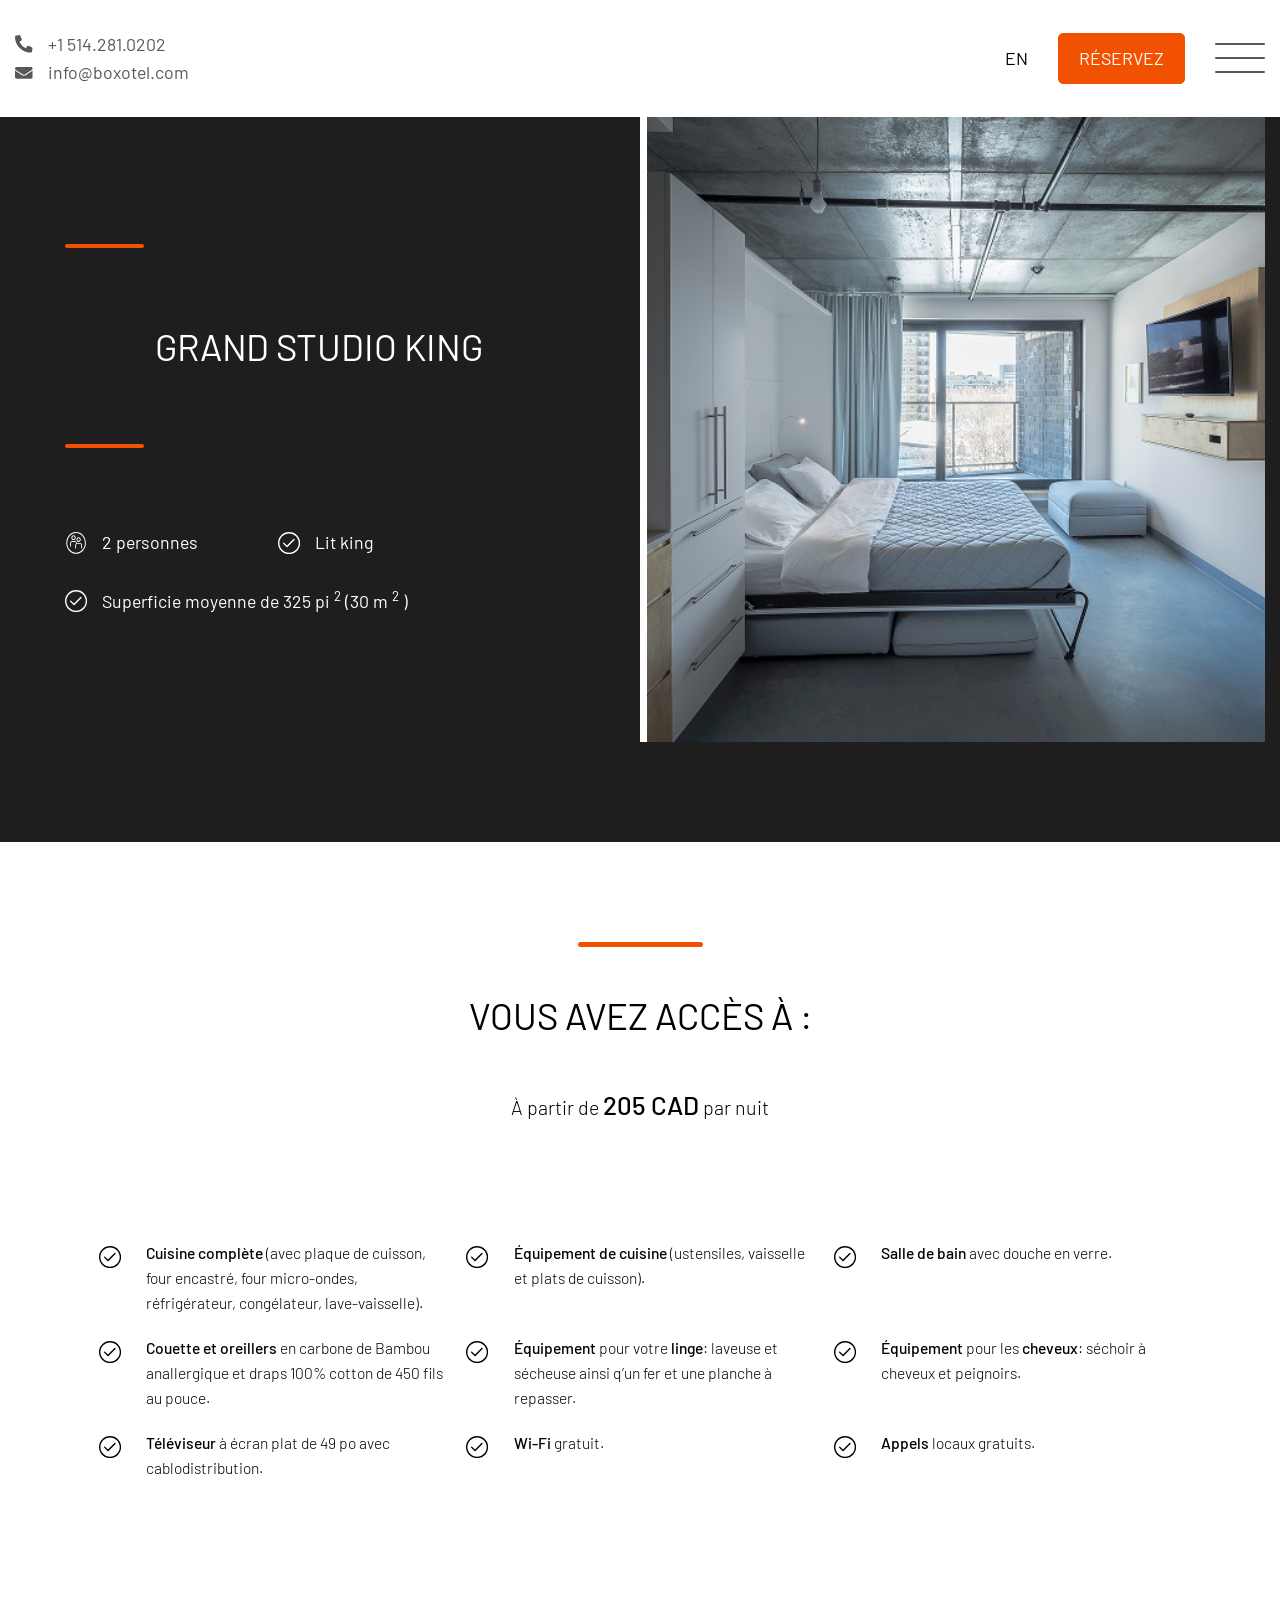
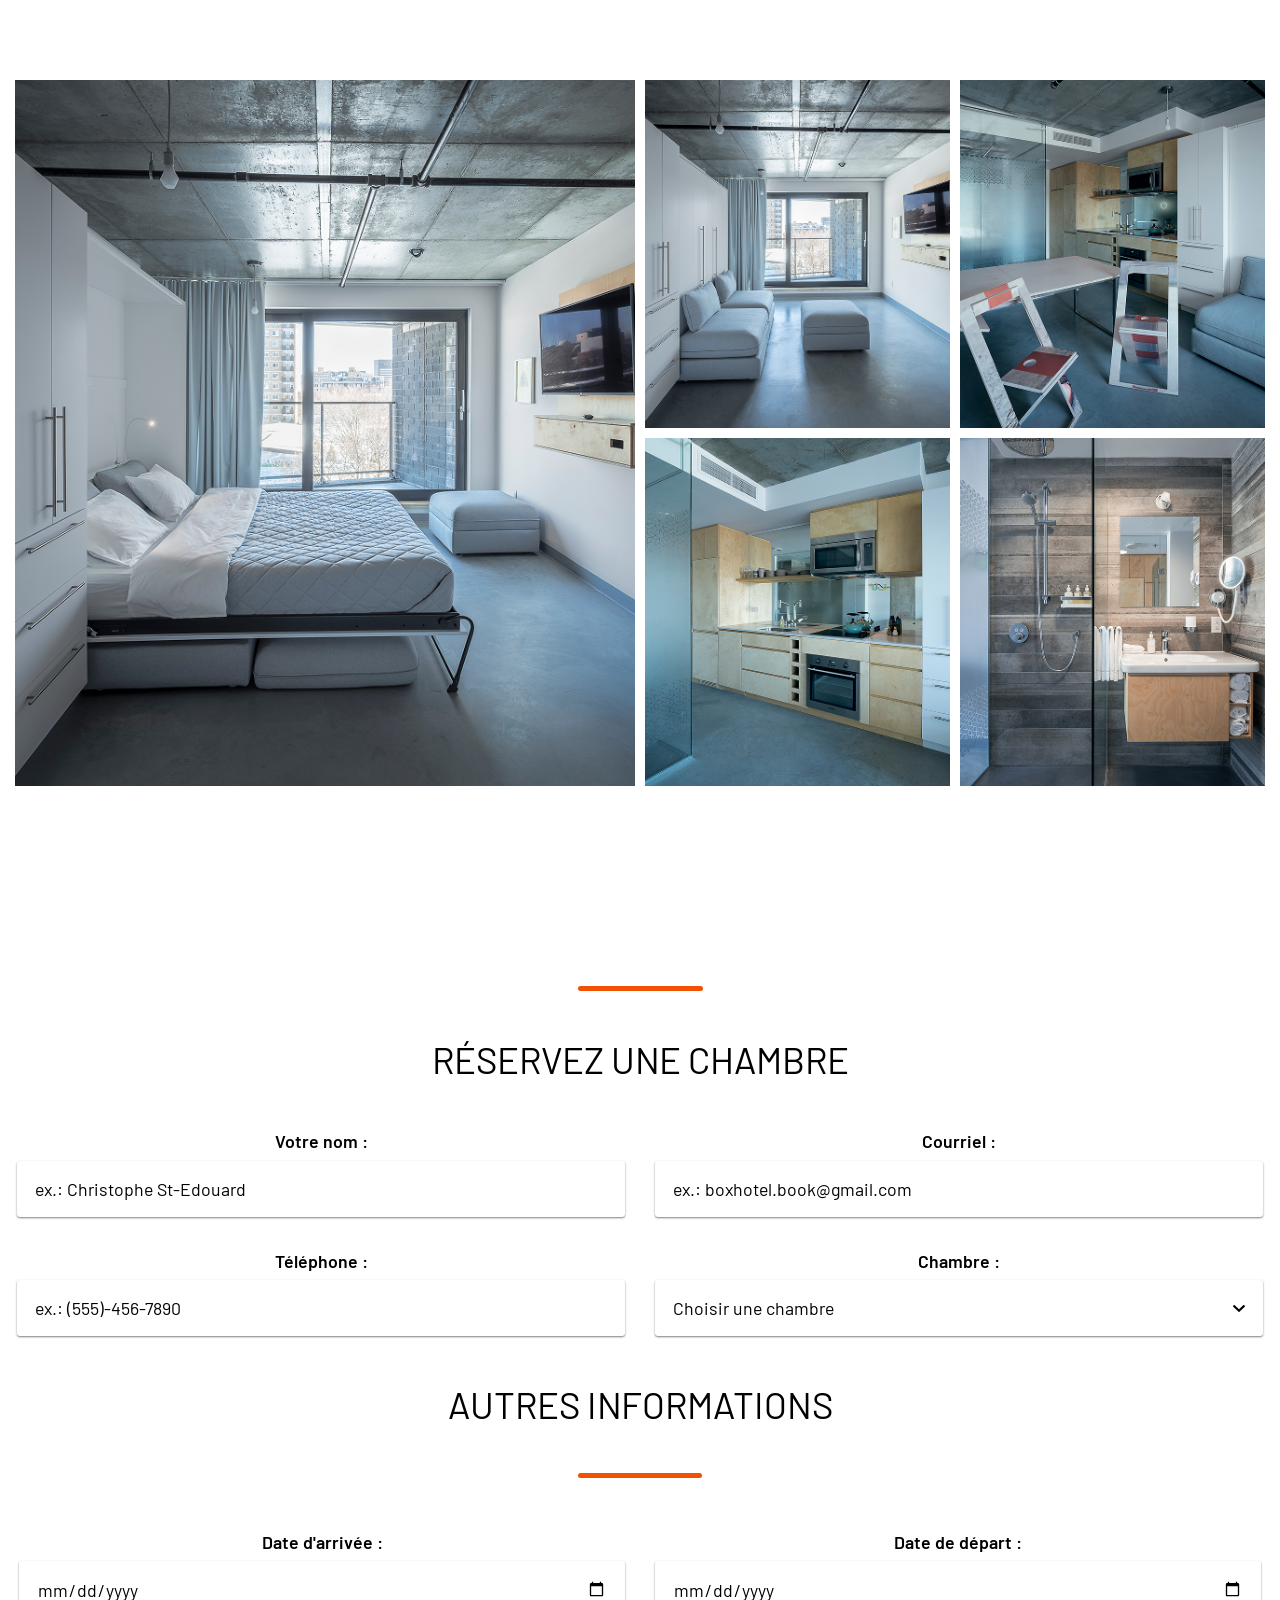
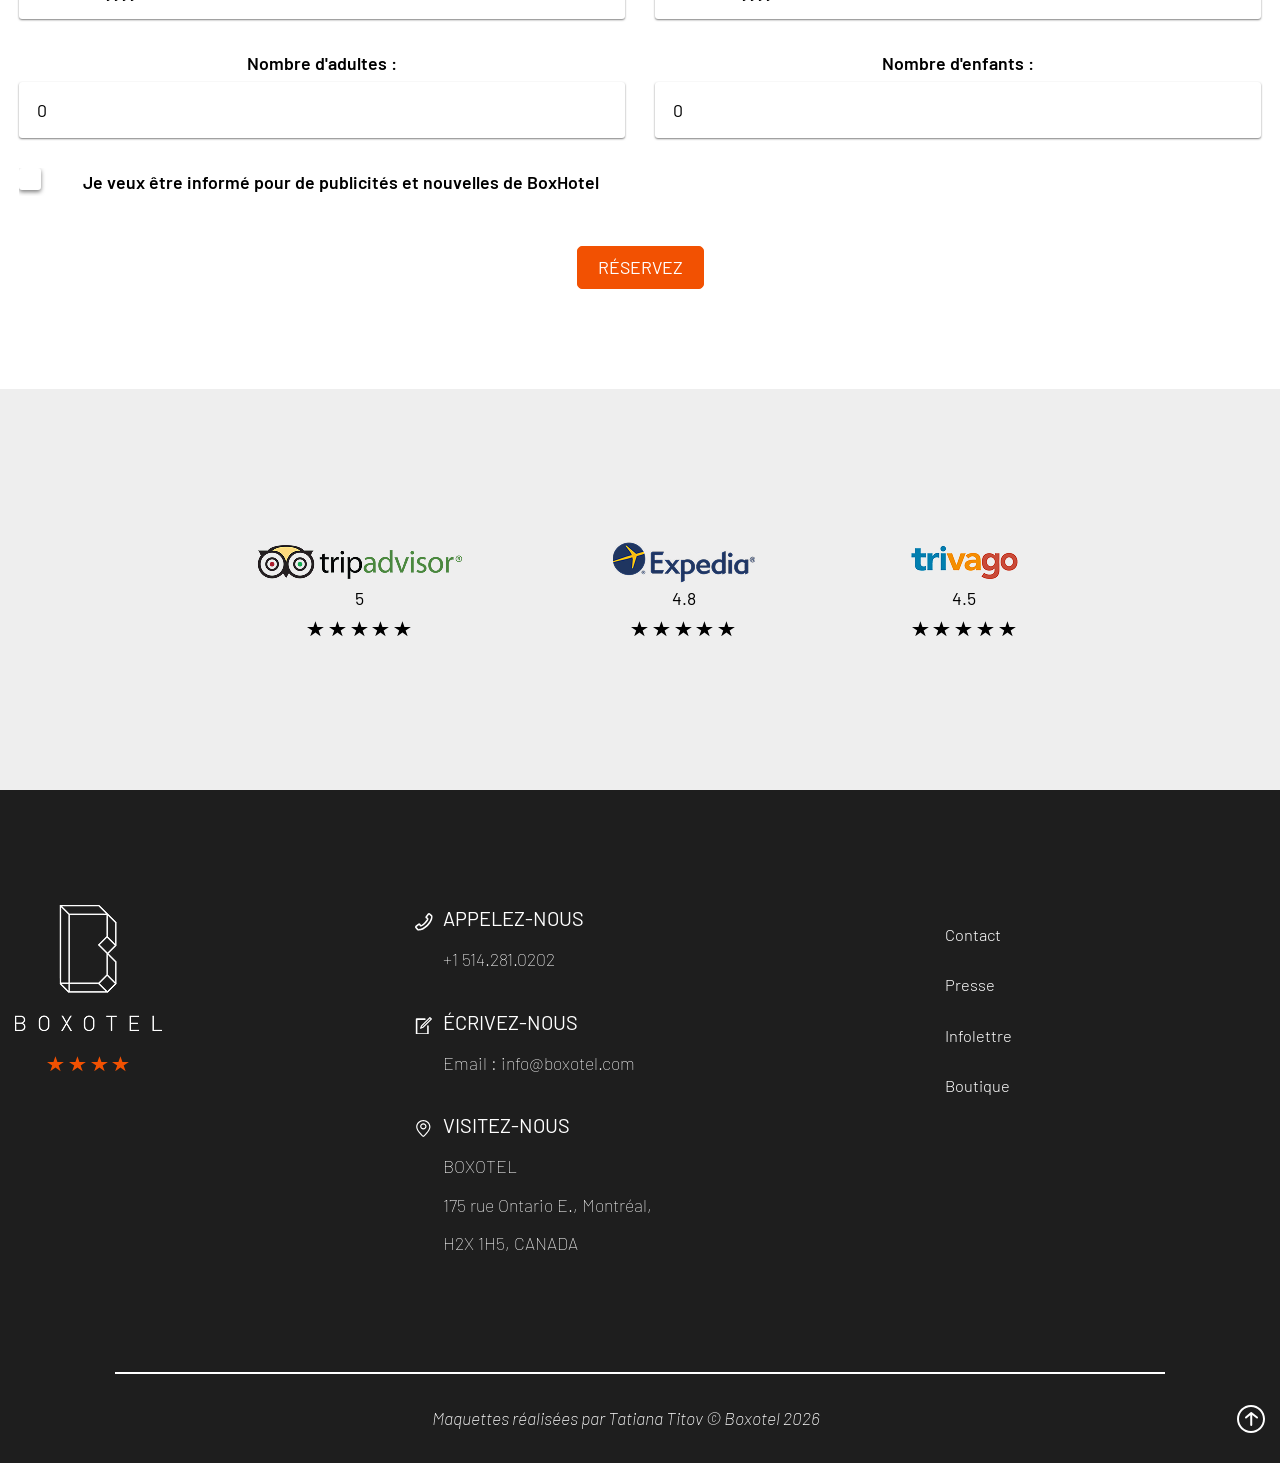
==== commit 8535655f: "Update boxotel icone fenetre" ====
--- a/chambre.html
+++ b/chambre.html
@@ -5,7 +5,7 @@
     <meta charset="utf-8" />
     <meta name="viewport" content="width=device-width, initial-scale=1.0" />
     <title>Boxotel</title>
-
+    <link rel="icon" type="images/png" href="assets/images/boxhotel_logo.png">
     <link rel="stylesheet" href="styles/main.css" />
     <script src="scripts/main.js" defer></script>
 </head>
